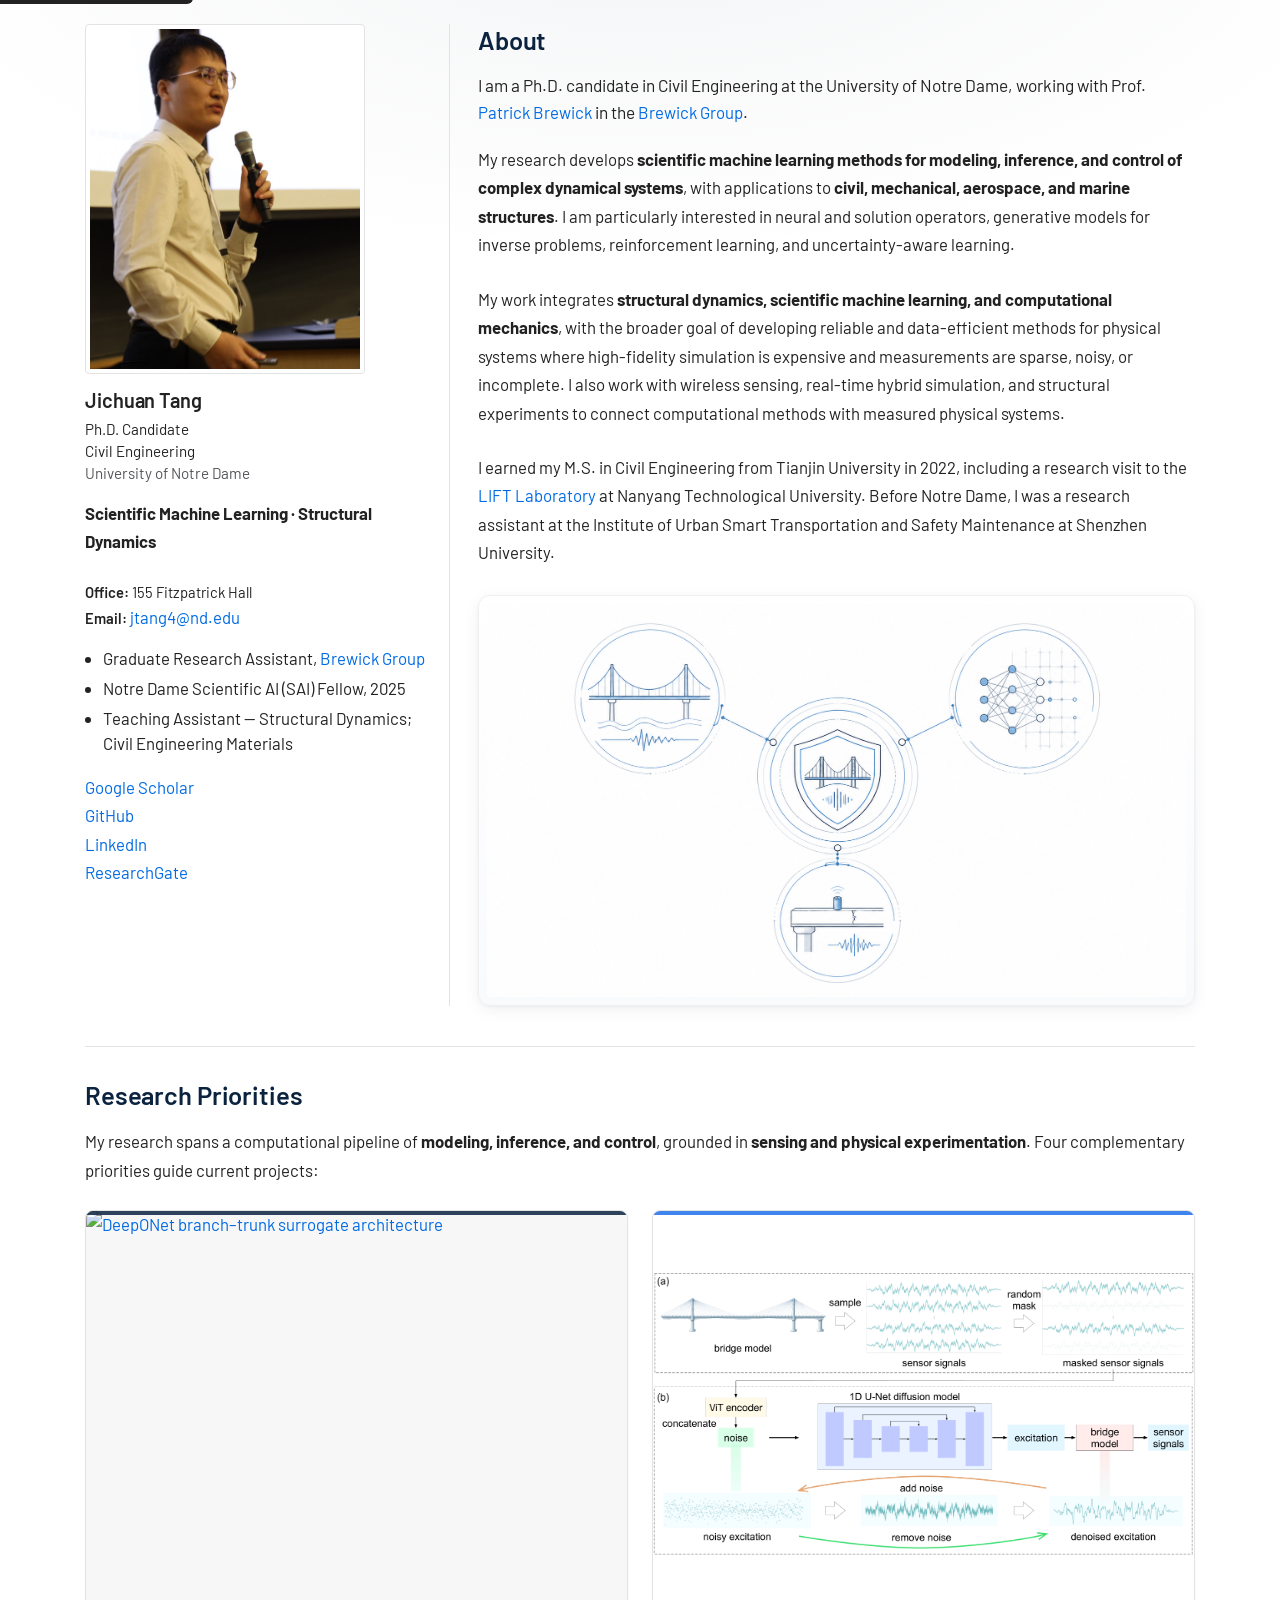
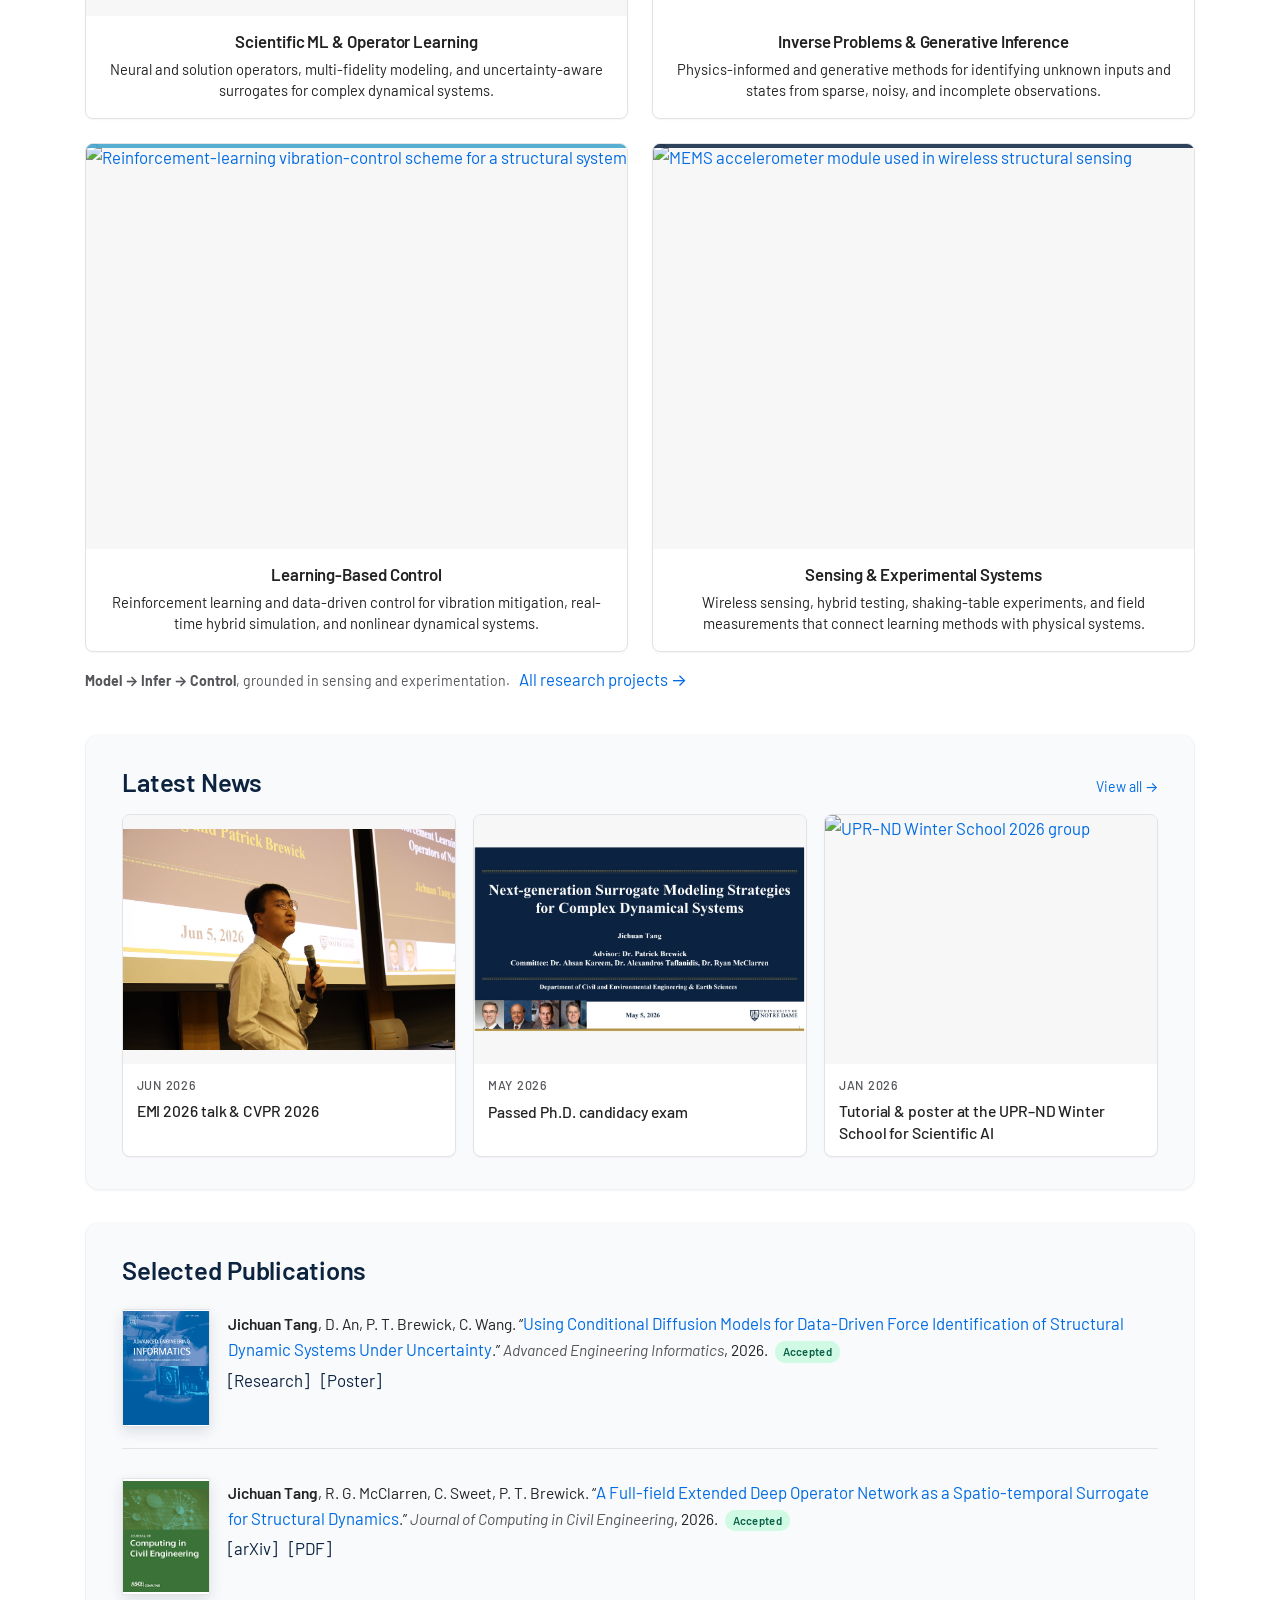
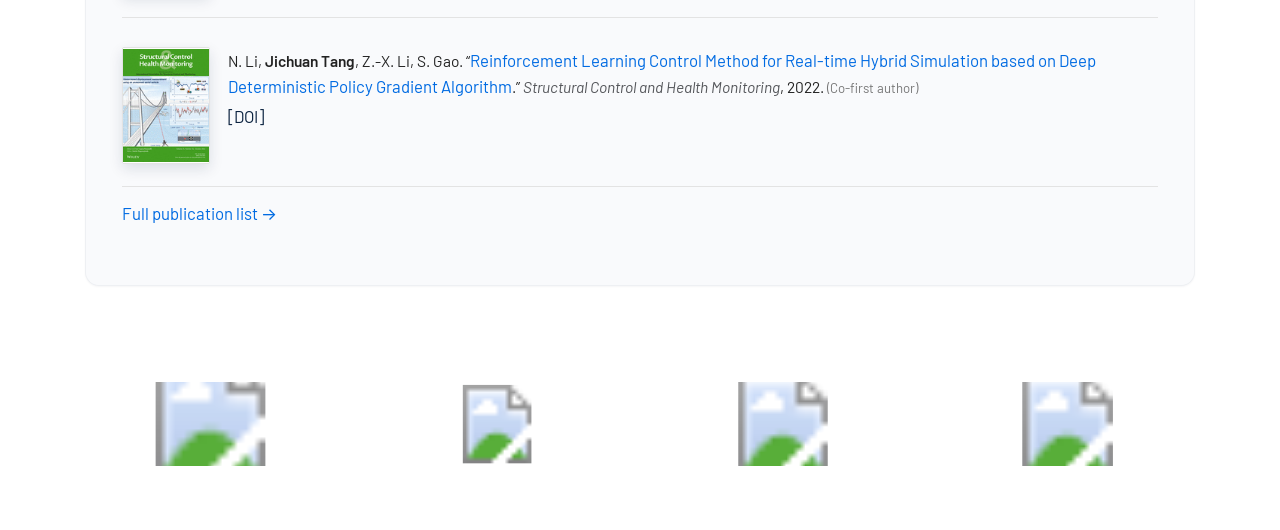
==== index.html @ 03ab5c0e "Replace InvSHMDiff thumbnail with complete Graffle workflow" ====
<!DOCTYPE html>
<html lang="en">

<head>
   <meta charset="utf-8">
   <meta http-equiv="X-UA-Compatible" content="IE=edge">
   <meta name="viewport" content="width=device-width, initial-scale=1">

   <!-- Preconnect to external CDNs (Google Fonts + Bootstrap CDN) -->
   <link rel="preconnect" href="https://fonts.googleapis.com">
   <link rel="preconnect" href="https://fonts.gstatic.com" crossorigin>
   <link rel="preconnect" href="https://cdnjs.cloudflare.com">
   <link rel="dns-prefetch" href="https://stackpath.bootstrapcdn.com">

   <meta name="description" content="Jichuan Tang is a Ph.D. candidate in Civil Engineering at the University of Notre Dame developing scientific machine learning methods for modeling, inference, and control of complex dynamical systems, with applications to civil, mechanical, aerospace, and marine structures.">
   <meta name="application-name" content="Jichuan Tang">
   <meta name="author" content="Jichuan Tang">
   <meta name="robots" content="index, follow, max-image-preview:large, max-snippet:-1, max-video-preview:-1">
   <title>Jichuan Tang | Scientific Machine Learning &amp; Structural Dynamics | Notre Dame</title>

   <!-- Open Graph / Twitter -->
   <meta property="og:title" content="Jichuan Tang">
   <meta property="og:site_name" content="Jichuan Tang">
   <meta property="og:description" content="Scientific machine learning for modeling, inference, and control of complex dynamical systems across civil, mechanical, aerospace, and marine structures.">
   <meta property="og:image" content="https://jichuantang.github.io/img/og-card.png">
   <meta property="og:url" content="https://jichuantang.github.io/">
   <meta property="og:type" content="profile">
   <link rel="canonical" href="https://jichuantang.github.io/">
   <meta name="twitter:card" content="summary_large_image">
   <meta name="twitter:title" content="Jichuan Tang">
   <meta name="twitter:description" content="Scientific machine learning for modeling, inference, and control of complex dynamical systems across civil, mechanical, aerospace, and marine structures.">
   <meta name="twitter:image" content="https://jichuantang.github.io/img/og-card.png">

   <!-- Structured data: profile and academic identity -->
   <script type="application/ld+json">
   {
     "@context": "https://schema.org",
     "@type": "ProfilePage",
     "@id": "https://jichuantang.github.io/#profile",
     "url": "https://jichuantang.github.io/",
     "mainEntity": {
     "@type": "Person",
     "@id": "https://jichuantang.github.io/#person",
     "name": "Jichuan Tang",
     "givenName": "Jichuan",
     "familyName": "Tang",
     "alternateName": ["Tang Jichuan", "J. Tang"],
     "url": "https://jichuantang.github.io/",
     "description": "Jichuan Tang is a Ph.D. candidate in Civil Engineering at the University of Notre Dame whose research develops scientific machine learning methods for modeling, inference, and control of complex dynamical systems.",
     "image": "https://jichuantang.github.io/img/tang.jpg",
     "jobTitle": "Ph.D. Candidate in Civil Engineering",
     "email": "mailto:jtang4@nd.edu",
     "affiliation": {
       "@type": "CollegeOrUniversity",
       "name": "University of Notre Dame",
       "url": "https://www.nd.edu/"
     },
     "alumniOf": [
       {"@type": "CollegeOrUniversity", "name": "Tianjin University", "url": "https://www.tju.edu.cn/english/index.htm"},
       {"@type": "CollegeOrUniversity", "name": "Hubei University of Technology", "url": "https://en.hbut.edu.cn/index.htm"}
     ],
     "knowsAbout": [
       "Structural dynamics", "Scientific machine learning",
       "Neural and solution operators", "Inverse problems",
       "Generative modeling", "Deep reinforcement learning",
       "Uncertainty quantification", "Wireless structural sensing",
       "Real-time hybrid simulation", "Computational mechanics"
     ],
     "sameAs": [
       "https://scholar.google.com/citations?user=e0d84u0AAAAJ&hl=en",
       "https://www.researchgate.net/profile/Jichuan-Tang/",
       "https://github.com/jichuantang",
       "https://www.linkedin.com/in/jichuan-tang-1281b1218/",
       "https://www.brewicklab.org/team/jichuan-tang"
     ]
     }
   }
   </script>

   <!-- Structured data: Web site identity -->
   <script type="application/ld+json">
   {
     "@context": "https://schema.org",
     "@type": "WebSite",
     "name": "Jichuan Tang",
     "alternateName": "Jichuan Tang Academic Website",
     "url": "https://jichuantang.github.io/"
   }
   </script>

   <!-- Favicons -->
   <link rel="apple-touch-icon" sizes="180x180" href="favicons/apple-icon-180x180.png">
   <link rel="icon" type="image/png" sizes="32x32" href="favicons/favicon-32x32.png">
   <link rel="icon" type="image/png" sizes="16x16" href="favicons/favicon-16x16.png">
   <meta name="theme-color" content="#0c2340">

   <!-- Bootstrap (kept for grid + collapse) -->
   <link rel="stylesheet" href="https://stackpath.bootstrapcdn.com/bootstrap/3.4.1/css/bootstrap.min.css" integrity="sha384-HSMxcRTRxnN+Bdg0JdbxYKrThecOKuH5zCYotlSAcp1+c8xmyTe9GYg1l9a69psu" crossorigin="anonymous">

   <!-- Single typeface: Inter (400 + 600 only — no decorative weights) -->
   <link href="https://fonts.googleapis.com/css2?family=Inter:wght@400;600&display=swap" rel="stylesheet">

   <!-- Icon fonts (small footprint, used sparsely) -->
   <link rel="stylesheet" href="https://use.fontawesome.com/releases/v5.8.1/css/all.css" integrity="sha384-50oBUHEmvpQ+1lW4y57PTFmhCaXp0ML5d60M1M7uH2+nqUivzIebhndOJK28anvf" crossorigin="anonymous">
   <link rel="stylesheet" href="https://cdn.jsdelivr.net/npm/academicons@1.9.2/css/academicons.min.css">

   <link rel="stylesheet" href="css/main.css">

   <!-- Apply saved theme before paint to prevent flash -->
   <script>
     (function(){var t=localStorage.getItem('theme');if(t==='dark'||(!t&&matchMedia('(prefers-color-scheme:dark)').matches))document.documentElement.setAttribute('data-theme','dark');})()
   </script>
</head>

<body id="top">
   <a class="skip-link" href="#main">Skip to main content</a>

   <div w3-include-html="navbar.html"></div>

   <div class="spacer-div-3 hidden-xs"></div>

   <main id="main" tabindex="-1">
   <div id="main-container" class="container">

      <!-- ===== Wang-style sidebar (info-dense) + main (about prose) ===== -->
      <section class="section-card" aria-labelledby="bio-h">
         <div class="row hero-split">
            <aside class="col-sm-5 col-md-4 about-sidebar" aria-label="Researcher profile">
               <img class="img-responsive img-thumbnail" src="img/tang.jpg" alt="Photograph of Jichuan Tang" width="1280" height="1280">
               <h1 class="sidebar-name">Jichuan Tang</h1>
               <p class="sidebar-role">
                  Ph.D. Candidate<br>
                  Civil Engineering<br>
                  <span class="muted">University of Notre Dame</span>
               </p>
               <p class="muted"><strong>Scientific Machine Learning · Structural Dynamics</strong></p>

               <p class="sidebar-office">
                  <strong>Office:</strong> 155 Fitzpatrick Hall<br>
                  <strong>Email:</strong> <a href="mailto:jtang4@nd.edu">jtang4@nd.edu</a>
               </p>

               <ul class="sidebar-roles">
                  <li>Graduate Research Assistant, <a href="https://www.brewicklab.org/">Brewick Group</a></li>
                  <li>Notre Dame Scientific AI (SAI) Fellow, 2025</li>
                  <li>Teaching Assistant — Structural Dynamics; Civil Engineering Materials</li>
               </ul>

               <ul class="sidebar-links-list" aria-label="External profiles">
                  <li><a href="https://scholar.google.com/citations?user=e0d84u0AAAAJ&amp;hl=en" target="_blank" rel="noopener noreferrer">Google Scholar</a></li>
                  <li><a href="https://github.com/jichuantang" target="_blank" rel="noopener noreferrer">GitHub</a></li>
                  <li><a href="https://www.linkedin.com/in/jichuan-tang-1281b1218/" target="_blank" rel="noopener noreferrer">LinkedIn</a></li>
                  <li><a href="https://www.researchgate.net/profile/Jichuan-Tang/" target="_blank" rel="noopener noreferrer">ResearchGate</a></li>
               </ul>
            </aside>

            <div class="col-sm-7 col-md-8 hero-main">
               <h2 id="bio-h" class="hero-h">About</h2>
               <p class="lede">
                  I am a Ph.D. candidate in Civil Engineering at the University of Notre Dame, working with Prof. <a href="https://engineering.nd.edu/faculty/patrick-brewick/">Patrick Brewick</a> in the <a href="https://www.brewicklab.org/">Brewick Group</a>.
               </p>
               <p>My research develops <strong>scientific machine learning methods for modeling, inference, and control of complex dynamical systems</strong>, with applications to <strong>civil, mechanical, aerospace, and marine structures</strong>. I am particularly interested in neural and solution operators, generative models for inverse problems, reinforcement learning, and uncertainty-aware learning.</p>
               <p>My work integrates <strong>structural dynamics, scientific machine learning, and computational mechanics</strong>, with the broader goal of developing reliable and data-efficient methods for physical systems where high-fidelity simulation is expensive and measurements are sparse, noisy, or incomplete. I also work with wireless sensing, real-time hybrid simulation, and structural experiments to connect computational methods with measured physical systems.</p>
               <!-- Keep prior experience visible while excluding this paragraph from Google snippets. -->
               <p><span data-nosnippet>I earned my M.S. in Civil Engineering from Tianjin University in 2022, including a research visit to the <a href="https://www.yfulift.org/">LIFT Laboratory</a> at Nanyang Technological University. Before Notre Dame, I was a research assistant at the Institute of Urban Smart Transportation and Safety Maintenance at Shenzhen University.</span></p>

               <!-- Research vision diagram (user-supplied): three pillars
                    (structural dynamics, scientific ML, wireless SHM)
                    converging on a central goal — safer civil-engineering
                    systems through data-efficient ML. Swap any time at
                    img/research-vision.png. -->
               <figure class="vision-figure">
                  <img src="img/research-vision.png" alt="Research vision: structural dynamics (bridge with seismic trace), scientific machine learning (neural network), and wireless structural health monitoring (instrumented beam) converging on safer civil-engineering systems" width="1672" height="941" loading="lazy">
               </figure>
            </div>
         </div>
      </section>

      <!-- ===== Research Priorities — image-card grid (UST/AIR-Lab convention) ===== -->
      <section class="section-card" aria-labelledby="interests-h">
         <h2 id="interests-h">Research Priorities</h2>
         <p>My research spans a computational pipeline of <strong>modeling, inference, and control</strong>, grounded in <strong>sensing and physical experimentation</strong>. Four complementary priorities guide current projects:</p>

         <div class="priority-cards">

            <a class="priority-card" href="research.html#proj-deeponet" aria-label="Scientific machine learning and operator learning">
               <div class="priority-img">
                  <img src="img/deeponet.png" alt="DeepONet branch–trunk surrogate architecture" width="393" height="267" loading="lazy">
               </div>
               <h3 class="priority-title">Scientific ML &amp; Operator Learning</h3>
               <p class="priority-desc">Neural and solution operators, multi-fidelity modeling, and uncertainty-aware surrogates for complex dynamical systems.</p>
            </a>

            <a class="priority-card priority-card--figure" href="research.html#proj-invshmdiff" aria-label="Read about InvSHMDiff ground motion identification">
               <div class="priority-img">
                  <img src="img/invshmdiff-method.png?v=2" alt="Complete InvSHMDiff workflow: bridge sensor signals, random channel masking, Vision Transformer encoder and conditional U-Net diffusion" width="2820" height="1482" loading="lazy">
               </div>
               <h3 class="priority-title">Inverse Problems &amp; Generative Inference</h3>
               <p class="priority-desc">Physics-informed and generative methods for identifying unknown inputs and states from sparse, noisy, and incomplete observations.</p>
            </a>

            <a class="priority-card" href="research.html#proj-rths" aria-label="Learning-based control">
               <div class="priority-img">
                  <img src="img/bridge_rl_control.png" alt="Reinforcement-learning vibration-control scheme for a structural system" width="643" height="531" loading="lazy">
               </div>
               <h3 class="priority-title">Learning-Based Control</h3>
               <p class="priority-desc">Reinforcement learning and data-driven control for vibration mitigation, real-time hybrid simulation, and nonlinear dynamical systems.</p>
            </a>

            <a class="priority-card" href="research.html#proj-mems" aria-label="Sensing and experimental systems">
               <div class="priority-img">
                  <img src="img/mems.jpg" alt="MEMS accelerometer module used in wireless structural sensing" width="582" height="363" loading="lazy">
               </div>
               <h3 class="priority-title">Sensing &amp; Experimental Systems</h3>
               <p class="priority-desc">Wireless sensing, hybrid testing, shaking-table experiments, and field measurements that connect learning methods with physical systems.</p>
            </a>

         </div>

         <p class="muted-note"><strong>Model &rarr; Infer &rarr; Control</strong>, grounded in sensing and experimentation. &nbsp; <a href="research.html">All research projects &rarr;</a></p>
      </section>

      <!-- ===== Latest News — Wang-style image-card grid ===== -->
      <section class="section-card is-feature" aria-labelledby="recent-h">
         <div class="header-with-button">
            <h2 id="recent-h">Latest News</h2>
            <a class="link-button" href="news.html">View all <span aria-hidden="true">&rarr;</span></a>
         </div>
         <div class="news-cards">

            <a class="news-card" href="news.html#news-emi-cvpr-2026" aria-label="EMI 2026 talk and CVPR 2026, June 2026">
               <div class="news-card-img">
                  <img src="img/emi_2026_talk.jpg" alt="Giving the EMI 2026 talk at the University of Colorado Boulder" width="1024" height="683" loading="lazy">
               </div>
               <div class="news-card-meta">
                  <span class="news-card-date">Jun 2026</span>
                  <h3 class="news-card-title">EMI 2026 talk &amp; CVPR 2026</h3>
               </div>
            </a>

            <a class="news-card" href="news.html#news-candidacy" aria-label="Passed Ph.D. candidacy exam, May 2026">
               <div class="news-card-img">
                  <img src="img/candidacy_2026.jpg" alt="Title slide of Ph.D. candidacy presentation: Next-generation Surrogate Modeling Strategies for Complex Dynamical Systems" width="1920" height="1080" loading="lazy">
               </div>
               <div class="news-card-meta">
                  <span class="news-card-date">May 2026</span>
                  <h3 class="news-card-title">Passed Ph.D. candidacy exam</h3>
               </div>
            </a>

            <a class="news-card" href="news.html#news-upr-sai" aria-label="UPR–ND Winter School for Scientific AI, January 2026">
               <div class="news-card-img">
                  <img src="img/winter_school_2026_group.jpg" alt="UPR–ND Winter School 2026 group" width="2048" height="1536" loading="lazy">
               </div>
               <div class="news-card-meta">
                  <span class="news-card-date">Jan 2026</span>
                  <h3 class="news-card-title">Tutorial &amp; poster at the UPR–ND Winter School for Scientific AI</h3>
               </div>
            </a>

         </div>
      </section>

      <!-- ===== Selected publications (academic landing convention) ===== -->
      <section class="section-card is-feature" aria-labelledby="selpubs-h">
         <h2 id="selpubs-h">Selected Publications</h2>
         <ul class="publications">
            <li class="publication-entry-with-cover">
               <div class="publication-cover-wrap">
                  <img class="publication-cover" src="img/journals/aei-cover.jpg" width="120" height="160" loading="lazy" decoding="async" alt="Advanced Engineering Informatics journal cover">
               </div>
               <div class="publication-citation">
                  <strong>Jichuan Tang</strong>, D. An, P. T. Brewick, C. Wang.
                  &ldquo;<a href="publication.html#pub-conditional-diffusion">Using Conditional Diffusion Models for Data-Driven Force Identification of Structural Dynamic Systems Under Uncertainty</a>.&rdquo;
                  <em>Advanced Engineering Informatics</em>, 2026.
                  <span class="pub-badge pub-badge-accepted">Accepted</span>
                  <div class="pub-links">
                     <a href="research.html#proj-invshmdiff">[Research]</a>
                     <a href="files/InvSHMDiff-poster.pdf" target="_blank" rel="noopener noreferrer">[Poster]</a>
                  </div>
               </div>
            </li>
            <li class="publication-entry-with-cover">
               <div class="publication-cover-wrap">
                  <img class="publication-cover" src="img/journals/jcce-cover.png" width="195" height="252" loading="lazy" decoding="async" alt="Journal of Computing in Civil Engineering cover">
               </div>
               <div class="publication-citation">
                  <strong>Jichuan Tang</strong>, R. G. McClarren, C. Sweet, P. T. Brewick.
                  &ldquo;<a href="publication.html#pub-deeponet">A Full-field Extended Deep Operator Network as a Spatio-temporal Surrogate for Structural Dynamics</a>.&rdquo;
                  <em>Journal of Computing in Civil Engineering</em>, 2026.
                  <span class="pub-badge pub-badge-accepted">Accepted</span>
                  <div class="pub-links">
                     <a href="https://arxiv.org/abs/2506.11761" target="_blank" rel="noopener noreferrer">[arXiv]</a>
                     <a href="https://arxiv.org/pdf/2506.11761" target="_blank" rel="noopener noreferrer">[PDF]</a>
                  </div>
               </div>
            </li>
            <li class="publication-entry-with-cover">
               <div class="publication-cover-wrap">
                  <img class="publication-cover" src="img/journals/schm-cover.png" width="114" height="150" loading="lazy" decoding="async" alt="Structural Control and Health Monitoring cover">
               </div>
               <div class="publication-citation">
                  N. Li, <strong>Jichuan Tang</strong>, Z.-X. Li, S. Gao.
                  &ldquo;<a href="publication.html#pub-rths">Reinforcement Learning Control Method for Real-time Hybrid Simulation based on Deep Deterministic Policy Gradient Algorithm</a>.&rdquo;
                  <em>Structural Control and Health Monitoring</em>, 2022.
                  <small class="text-muted">(Co-first author)</small>
                  <div class="pub-links">
                     <a href="https://doi.org/10.1002/stc.3035" target="_blank" rel="noopener noreferrer">[DOI]</a>
                  </div>
               </div>
            </li>
         </ul>
         <p class="muted-note"><a href="publication.html">Full publication list &rarr;</a></p>
      </section>

      <!-- Education and Awards intentionally moved off the home page —
           they live in the CV PDF (Wang convention: keep the home lean and
           focused on identity + research + recent activity). -->

      <!-- ===== Affiliations strip ===== -->
      <section class="section-card school-affiliations" aria-label="Academic affiliations">
         <div class="school-logos">
            <!-- View boxes remove only the source images' blank padding.
                 Equal display boxes preserve each logo's original proportions. -->
            <svg class="school-logo" viewBox="44 41 221 59" role="img" aria-label="University of Notre Dame" width="220" height="84">
               <image href="img/notre_dame.png" width="306" height="126" />
            </svg>
            <svg class="school-logo" viewBox="11 19 926 291" role="img" aria-label="Tianjin University" width="220" height="84">
               <image href="img/tju.png" width="949" height="330" />
            </svg>
            <svg class="school-logo" viewBox="336 121 2328 848" role="img" aria-label="Nanyang Technological University" width="220" height="84">
               <image href="img/ntu.png" width="3000" height="1082" />
            </svg>
            <svg class="school-logo" viewBox="58 22 274 86" role="img" aria-label="Shenzhen University" width="220" height="84">
               <image href="img/szu.png" width="389" height="129" />
            </svg>
         </div>
      </section>

   </div>
   </main>

   <a role="button" id="topper" data-toggle="tooltip" data-placement="top" title="Top" aria-label="Back to top" class="btn scroll-link" href="#top"><i class="fa fa-fw fa-2x fa-caret-up" aria-hidden="true"></i></a>

   <div w3-include-html="footer.html"></div>

   <script src="https://cdnjs.cloudflare.com/ajax/libs/jquery/3.3.1/jquery.min.js"></script>
   <script src="https://stackpath.bootstrapcdn.com/bootstrap/3.4.1/js/bootstrap.min.js" integrity="sha384-aJ21OjlMXNL5UyIl/XNwTMqvzeRMZH2w8c5cRVpzpU8Y5bApTppSuUkhZXN0VxHd" crossorigin="anonymous"></script>
   <script src="js/w3data.js"></script>
   <script>w3IncludeHTML()</script>
   <script src="js/main.js"></script>
   <script>
      $(document).ready(function() {
         $("li#home a").addClass("active").addClass("hvr-bubble-bottom");
      });
   </script>
</body>
</html>
---- css/main.css ----
/* Global page and element settings ----------------------------------------------------- */
/* Inspired by Cornell's CWD-2024 (Wang) and HKUST AIR Lab (Zhang):
   - Barlow as the primary typeface (UST/AIR Lab convention; geometric sans)
   - Light body weight (300), accent-colored section headings
   - White background, near-black body, single accent color
   We keep Notre Dame navy as our accent. */

@import url('https://fonts.googleapis.com/css2?family=Barlow:wght@300;400;500;600&display=swap');

:root {
  --text: #222;
  --muted: #54565a;
  --heading: #222;
  --accent: #0c2340;                   /* Notre Dame navy */
  --accent-soft: #e8eef5;              /* very light navy tint for backgrounds */
  --accent-hover: #1d4ed8;
  --link: #016be2;
  --border: #e3e3e3;
  --border-soft: #eef0f3;              /* hairline for subtle separators */
  --panel: #f7f7f7;
  --panel-tint: #f9fafc;               /* one notch off-white for tonal rhythm */
  --bg: #ffffff;
  --focus-ring: 0 0 0 3px rgba(12, 35, 64, 0.30);

  /* Card category accents — give each priority card a distinct top strip */
  --tone-1: #0c2340;                   /* navy */
  --tone-2: #1f6feb;                   /* mid blue */
  --tone-3: #3aa1c9;                   /* teal-blue */

  /* Shadows — premium feel comes from large, very soft drop shadows
     rather than the small/dark ones cards usually default to. */
  --shadow-sm: 0 1px 2px rgba(15, 23, 42, 0.04);
  --shadow-md: 0 4px 16px rgba(15, 23, 42, 0.06), 0 1px 3px rgba(15, 23, 42, 0.04);
  --shadow-lg: 0 14px 30px rgba(15, 23, 42, 0.10), 0 4px 8px rgba(15, 23, 42, 0.05);
  --shadow-xl: 0 22px 48px rgba(15, 23, 42, 0.18), 0 8px 16px rgba(15, 23, 42, 0.10);
}

/* Skip-to-content link for keyboard / screen-reader users */
.skip-link {
  position: absolute;
  left: 0;
  top: -40px;
  background: var(--heading);
  color: #fff !important;
  padding: 8px 14px;
  border-radius: 0 0 6px 0;
  font-family: "Montserrat", Helvetica, sans-serif;
  font-weight: 600;
  z-index: 1000;
  transition: top 0.2s ease;
}
.skip-link:focus {
  top: 0;
  outline: none;
  text-decoration: none;
}

/* Visible focus ring for keyboard users (does not show on mouse click) */
a:focus-visible,
button:focus-visible,
[role="button"]:focus-visible,
.accordion-toggle:focus-visible {
  outline: none;
  box-shadow: var(--focus-ring);
  border-radius: 4px;
}

html {
  font-size: 16px;
  scroll-behavior: smooth;
  -webkit-text-size-adjust: 100%;
}

body {
  /* Barlow reads thin at weight 300 — bump to 400 (regular) so paragraphs
     stay legible. Headings still go to 600 below. */
  font-size: 1.05rem;
  font-family: 'Barlow', 'Inter', Verdana, Helvetica, -apple-system, BlinkMacSystemFont, sans-serif;
  font-weight: 400;
  background: var(--bg);
  color: var(--text);
  line-height: 1.65;
  -webkit-font-smoothing: antialiased;
  -moz-osx-font-smoothing: grayscale;
}

/* Respect users who request less motion (kept even though we removed
   most animations — covers any remaining hover transitions). */
@media (prefers-reduced-motion: reduce) {
  *, *::before, *::after {
    animation-duration: 0.01ms !important;
    animation-iteration-count: 1 !important;
    transition-duration: 0.01ms !important;
    scroll-behavior: auto !important;
  }
}

/* Colors */
.dark-blue {
  color: var(--heading) !important;
}

#badge-more {
  background-color: var(--accent);
  color: white;
  cursor: pointer;
}

/* Legacy class kept for navbar compatibility — now resolves to the single typeface. */
.montserrat {
  font-family: 'Barlow', 'Inter', Verdana, Helvetica, sans-serif !important;
  font-weight: 500;
  letter-spacing: 0;
}

/* Degree / education list ------------------------------------------------- */
#education {
  list-style-type: none;
  padding-left: 0;
}

#education li {
  margin-bottom: 0.85rem;
  line-height: 1.45;
}

#education li strong {
  color: var(--heading);
  font-weight: 600;
}

#education li .ed-meta {
  display: block;
  font-size: 0.88rem;
  color: var(--muted);
  margin-top: 0.1rem;
}

.university { color: var(--muted); }

/* Awards — flat list, no accordion */
.award-list {
  list-style: disc;
  padding-left: 1.2rem;
  margin: 0;
}
.award-list li {
  margin-bottom: 0.5rem;
  line-height: 1.5;
}

.muted-note {
  color: var(--muted);
  font-size: 0.88rem;
  margin-top: 0.8rem;
}

/* Affiliations strip (no card chrome) */
.school-affiliations { padding-top: 0.5rem; }

/* Research-vision figure inside the bio main column — fills the visual gap
   that opens up when the sidebar runs taller than the prose. */
.vision-figure {
  margin: 1.75rem 0 0;
  text-align: center;
}
.vision-figure img {
  max-width: 100%;
  height: auto;
  border: 1px solid var(--border-soft);
  border-radius: 12px;
  background: linear-gradient(180deg, #ffffff 0%, var(--panel-tint) 100%);
  box-shadow: var(--shadow-md);
  display: block;
  margin: 0 auto;
  padding: 0.5rem;
  transition: box-shadow 0.3s ease, transform 0.3s ease;
}
.vision-figure img:hover {
  box-shadow: var(--shadow-lg);
  transform: translateY(-2px);
}
.vision-figure figcaption {
  font-size: 0.85rem;
  color: var(--muted);
  margin-top: 0.6rem;
  font-style: italic;
  line-height: 1.5;
}

/* Hero subtitle line under H1 — institution / role / lab */
.role-line {
  margin: -0.4rem 0 1rem !important;
  color: var(--muted);
  font-size: 0.95rem;
  font-weight: 400;
  letter-spacing: 0;
}
.role-line a {
  color: var(--muted) !important;
  border-bottom: 1px dotted var(--border) !important;
  font-weight: 500 !important;
}
.role-line a:hover {
  color: var(--accent) !important;
  border-bottom-color: var(--accent) !important;
}

/* Lede paragraph — slightly larger / heavier than body for the bio's first sentence */
.lede {
  font-size: 1.08rem;
  line-height: 1.55;
  color: var(--heading);
  margin-bottom: 1.2rem !important;
}

/* === Research priority cards (UST/AIR Lab convention) ====================
   Three-up image cards: image at top (4:3 contain), centered title, short
   one-line description. The whole card is a link. */
.priority-cards {
  display: grid;
  grid-template-columns: repeat(2, 1fr);
  gap: 1.5rem;
  margin: 0.5rem 0 0.6rem;
}
.priority-card {
  display: block;
  position: relative;
  text-decoration: none !important;
  border: 1px solid var(--border);
  border-radius: 8px;
  overflow: hidden;
  background: #fff;
  border-bottom: 1px solid var(--border) !important;
  padding-bottom: 0 !important;
  box-shadow: var(--shadow-sm);
  transition: box-shadow 0.25s ease, transform 0.25s ease, border-color 0.25s ease;
}
/* Each priority card gets its own tone for the top accent strip — gives
   the trio a tonal rhythm without breaking the single-accent rule. */
.priority-card::before {
  content: "";
  position: absolute;
  top: 0; left: 0; right: 0;
  height: 4px;
  background: var(--tone-1);
  opacity: 0.85;
}
.priority-card:nth-child(2)::before { background: var(--tone-2); }
.priority-card:nth-child(3)::before { background: var(--tone-3); }

.priority-card:hover {
  box-shadow: var(--shadow-xl);
  transform: translateY(-6px);
  border-color: var(--accent);
}
.priority-card:hover::before { opacity: 1; }

.priority-img {
  aspect-ratio: 4 / 3;
  background: var(--panel);
  overflow: hidden;
  display: flex;
  align-items: center;
  justify-content: center;
}
.priority-img img {
  width: 100%;
  height: 100%;
  object-fit: contain;
  display: block;
  transition: transform 0.4s ease;
}
.priority-card:hover .priority-img img {
  transform: scale(1.03);
}
.priority-card--figure .priority-img { background: #fff; }
.priority-title {
  font-size: 1.05rem;
  font-weight: 600;
  text-align: center;
  margin: 0.85rem 0.85rem 0.4rem !important;
  color: var(--heading) !important;
  line-height: 1.35;
}
.priority-desc {
  font-size: 0.92rem;
  color: var(--text);
  text-align: center;
  margin: 0 0.95rem 1rem;
  line-height: 1.45;
  font-weight: 400;
}
.priority-card:hover .priority-title {
  color: var(--link) !important;
}

@media (max-width: 767px) {
  .priority-cards { grid-template-columns: 1fr; }
}
@media (max-width: 480px) {
  .priority-cards { grid-template-columns: 1fr; }
}

/* Legacy .interests rules removed — superseded by .priority-cards. */

/* Sidebar contact list (under photo on home page) */
.sidebar-contact {
  list-style: none;
  padding: 0;
  margin: 1rem 0 0;
  text-align: center;
  font-size: 0.88rem;
  line-height: 1.5;
}
.sidebar-contact li {
  margin-bottom: 0.5rem;
}
.sidebar-contact li:last-child { margin-bottom: 0; }
.sidebar-contact .muted-note {
  font-size: 0.82rem;
  margin: 0.4rem 0;
}
.sidebar-contact .sidebar-links {
  font-size: 0.85rem;
  color: var(--muted);
}

/* === Wang-style Latest News card grid =================================== */
.header-with-button {
  display: flex;
  align-items: baseline;
  justify-content: space-between;
  gap: 1rem;
  margin-bottom: 1rem;
}
.header-with-button h2 { margin-bottom: 0 !important; }
.link-button {
  font-size: 0.88rem;
  color: var(--link) !important;
  font-weight: 500;
  text-decoration: none;
  border-bottom: 0 !important;
  padding-bottom: 0 !important;
}
.link-button:hover { text-decoration: underline; }

.news-cards {
  display: grid;
  grid-template-columns: repeat(3, 1fr);
  gap: 1.1rem;
}
.news-card {
  display: block;
  position: relative;
  border: 1px solid var(--border);
  border-radius: 8px;
  overflow: hidden;
  background: #fff;
  text-decoration: none !important;
  border-bottom: 1px solid var(--border) !important;
  padding-bottom: 0 !important;
  box-shadow: var(--shadow-sm);
  transition: box-shadow 0.25s ease, transform 0.25s ease, border-color 0.25s ease;
}
/* Thin accent strip that fades in on hover (Wang/CWD convention) */
.news-card::before {
  content: "";
  position: absolute;
  top: 0; left: 0; right: 0;
  height: 3px;
  background: var(--accent);
  opacity: 0;
  transition: opacity 0.25s ease;
}
.news-card:hover {
  box-shadow: var(--shadow-xl);
  transform: translateY(-6px);
  border-color: var(--accent);
}
.news-card:hover::before { opacity: 1; }

/* Slightly landscape aspect (4:3) and `contain` so the whole photo is visible —
   no cropped heads on group photos. Empty space falls back to the panel color. */
.news-card-img {
  aspect-ratio: 4 / 3;
  overflow: hidden;
  background: var(--panel);
  display: flex;
  align-items: center;
  justify-content: center;
}
.news-card-img img {
  width: 100%;
  height: 100%;
  object-fit: contain;
  display: block;
  transition: transform 0.4s ease;
}
.news-card:hover .news-card-img img {
  transform: scale(1.03);              /* subtle image zoom on hover */
}
.news-card-meta {
  padding: 0.7rem 0.85rem 0.85rem;
}
.news-card-date {
  display: block;
  font-size: 0.78rem;
  color: var(--muted);
  text-transform: uppercase;
  letter-spacing: 0.06em;
  margin-bottom: 0.3rem;
  font-weight: 500;
}
.news-card-title {
  font-size: 0.98rem;
  font-weight: 500;
  line-height: 1.35;
  color: var(--heading) !important;
  margin: 0 !important;
}
.news-card:hover .news-card-title { color: var(--link) !important; }

.news-gallery-link {
  margin-top: 0.75rem !important;
  margin-bottom: 0 !important;
  font-size: 0.9rem;
  font-weight: 500;
}

@media (max-width: 767px) {
  .news-cards { grid-template-columns: 1fr 1fr; }
}
@media (max-width: 480px) {
  .news-cards { grid-template-columns: 1fr; }
}

/* === Gallery ============================================================
   A consistent photo grid keeps event photography out of the News timeline
   while preserving full-size originals behind each thumbnail. */
.gallery-intro {
  max-width: 52rem;
  color: var(--muted);
  margin-bottom: 1.25rem;
}

.gallery-grid {
  display: grid;
  grid-template-columns: repeat(auto-fit, minmax(220px, 1fr));
  gap: 0.75rem;
}

.gallery-card {
  margin: 0;
  overflow: hidden;
  border: 1px solid var(--border);
  border-radius: 9px;
  background: #fff;
  box-shadow: var(--shadow-sm);
  transition: transform 0.25s ease, box-shadow 0.25s ease, border-color 0.25s ease;
}

.gallery-card:hover {
  transform: translateY(-4px);
  border-color: var(--accent);
  box-shadow: var(--shadow-lg);
}

.gallery-card > a {
  display: block;
  aspect-ratio: 3 / 2;
  overflow: hidden;
  border-bottom: 0 !important;
  padding-bottom: 0 !important;
  background: var(--panel);
}

.gallery-card > a:hover,
.gallery-card > a:focus {
  border-bottom: 0 !important;
  padding-bottom: 0 !important;
}

.gallery-card img {
  display: block;
  width: 100%;
  height: 100%;
  object-fit: cover;
  transition: transform 0.35s ease;
}

.gallery-card:hover img {
  transform: scale(1.025);
}

.gallery-card img.gallery-photo-contain {
  object-fit: contain;
  background: var(--panel);
}

.gallery-card figcaption {
  min-height: 4.5rem;
  padding: 0.8rem 0.9rem 0.9rem;
  color: var(--text);
  font-size: 0.88rem;
  line-height: 1.45;
}

@media (max-width: 560px) {
  .gallery-grid { grid-template-columns: minmax(0, 1fr); }
  .gallery-card figcaption { min-height: 0; }
}

/* Hash-anchor target highlight: when someone shares /publication.html#pub-deeponet
   the targeted entry briefly receives a tinted background, and the scroll lands
   below the navbar rather than under it. Brand band + accent strip + nav band
   together are ~140px tall — leave a little breathing room. */
:target {
  scroll-margin-top: 160px;
}
.publications li:target,
.project:target,
.news-entry:target {
  background: rgba(12, 35, 64, 0.06);
  margin-left: -0.8rem;
  margin-right: -0.8rem;
  padding-left: 0.8rem;
  padding-right: 0.8rem;
  border-radius: 3px;
  animation: target-flash 2s ease-out 1;
}
@keyframes target-flash {
  0%   { background: rgba(12, 35, 64, 0.18); }
  100% { background: rgba(12, 35, 64, 0.06); }
}
[data-theme="dark"] .publications li:target,
[data-theme="dark"] .project:target,
[data-theme="dark"] .news-entry:target {
  background: rgba(88, 166, 255, 0.10);
  animation: none; /* skip the navy flash; the static tint is enough on dark */
}

/* Typography — Wang/CWD-2024 inspired:
   h1 black/heading, h2 in accent color, all sans Roobert.
   Wang uses font-weight ~600 for headings; we match. */
h1, h2, h3, h4, h5, h6 {
  font-family: 'Barlow', 'Inter', Verdana, Helvetica, sans-serif;
  color: var(--heading);
  font-weight: 600;
  letter-spacing: -0.005em;
  line-height: 1.25;
}

h1 {
  margin-bottom: 1.5rem;
  font-size: 2.2rem;
  font-weight: 500;
  color: var(--heading) !important;
}

/* Wang's signature move: section h2 in the accent color */
h2 {
  font-size: 1.6rem;
  margin: 0 0 1rem !important;
  color: var(--accent) !important;
  font-weight: 600;
}

h3 {
  font-size: 1.3rem;
  margin: 0 0 1rem !important;
  color: var(--heading);
  font-weight: 600;
}

h4 {
  text-transform: none;
  font-size: 1.05rem;
  margin-top: 1.6rem;
  margin-bottom: 0.75rem;
  color: var(--heading) !important;
  font-weight: 600;
}

h5 { font-size: 1rem; }
h6 { font-size: 0.95rem; }

.panel-heading h5 {
  font-style: normal;
  font-weight: 600;
  color: var(--heading) !important;
}

#projects .panel-heading h5 {
  font-weight: 600;
  color: var(--heading) !important;
}

p, table, tr, td, ul, li, blockquote, nav, a, footer, dl, dt, dd {
  font-size: 1.05rem;
  font-family: inherit;
  font-weight: 400;
}

dt {
  font-weight: 600;
}

blockquote {
  border-left: 3px solid var(--border);
  color: var(--muted);
  background: transparent;
  padding: 0.4rem 1.1rem;
  border-radius: 0;
  margin: 1.4rem 0;
  font-size: 0.95rem;
}

blockquote blockquote {
  border-left: none;
  margin: 1.5rem;
  font-style: italic;
}

cite {
  font-size: 1rem !important;
  display: block;
  margin-top: 1rem;
  color: var(--muted);
}

.quote-author {
  display: inline !important;
  margin-top: 0 !important;
  margin-left: 0.5rem;
  color: var(--muted);
}

/* Homepage intro: quotes + image responsive layout */
.intro-hero {
  display: block;
}

@media (min-width: 768px) {
  .intro-hero {
    display: flex;
    align-items: flex-start;
  }

  .intro-hero > [class*="col-"] {
    float: none;
  }
}

@media (max-width: 767px) {
  .intro-hero .col-sm-4 {
    margin-top: 1rem;
  }
}

/* Equal display boxes, with SVG view boxes trimming the differing blank
   margins in the original PNGs. Logos retain their original proportions. */
.school-logos {
  margin: 1.5rem 0 2rem;
  display: grid;
  grid-template-columns: repeat(4, minmax(0, 1fr));
  align-items: center;
  justify-items: center;
  gap: 24px 32px;
}

.school-logos .school-logo {
  display: block;
  width: 100%;
  max-width: 220px;
  height: 84px;
  overflow: hidden;
}

@media (max-width: 767px) {
  .school-logos {
    grid-template-columns: repeat(2, minmax(0, 1fr));
    gap: 18px 24px;
  }
  .school-logos .school-logo { height: 72px; }
}

@media (max-width: 420px) {
  .school-logos {
    gap: 12px 18px;
  }
  .school-logos .school-logo { height: 60px; }
}

/* === Wang-style hero sidebar (info-dense) ============================== */
.hero-split { display: flex; flex-wrap: wrap; }
.hero-main { padding-left: 1.75rem; }
.hero-h { margin-top: 0 !important; }

.about-sidebar {
  font-size: 0.95rem;
  border-right: 1px solid var(--border);
  padding-right: 1.5rem;
}
.about-sidebar img.img-thumbnail {
  display: block;
  width: 100%;
  max-width: 280px;
  aspect-ratio: 4 / 5;
  object-fit: cover;
  object-position: center 25%;
  margin: 0 0 0.9rem;
  border-radius: 4px;
}
.sidebar-name {
  margin: 0.4rem 0 0.3rem !important;
  font-size: 1.25rem;
  font-weight: 600;
  color: var(--heading) !important;
}
.sidebar-role {
  margin: 0 0 0.9rem;
  line-height: 1.45;
  color: var(--text);
  font-size: 0.95rem;
  font-weight: 400;
}
.sidebar-role .muted { color: var(--muted); font-weight: 400; }
/* (Was 300; bumped to 400 with the rest of the body for readability) */

.sidebar-office {
  margin: 0 0 1rem;
  font-size: 0.92rem;
  line-height: 1.55;
  color: var(--text);
  font-weight: 400;
}
.sidebar-office strong { font-weight: 600; }

.sidebar-roles {
  list-style: disc;
  padding-left: 1.1rem;
  margin: 0 0 1rem;
  font-size: 0.92rem;
  line-height: 1.5;
  color: var(--text);
}
.sidebar-roles li { margin-bottom: 0.3rem; font-weight: 400; }

.sidebar-links-list {
  list-style: none;
  padding-left: 0;
  margin: 0;
  font-size: 0.95rem;
  font-weight: 600;       /* Wang convention: bold link list */
  line-height: 1.7;
}
.sidebar-links-list li { padding: 0; }
.sidebar-links-list a { color: var(--link) !important; }

@media (max-width: 767px) {
  .about-sidebar {
    border-right: 0;
    border-bottom: 1px solid var(--border);
    padding-right: 0;
    padding-bottom: 1rem;
    margin-bottom: 1.25rem;
  }
  .hero-main { padding-left: 15px; }
  .about-sidebar img.img-thumbnail { max-width: 220px; margin-left: auto; margin-right: auto; }
}

/* Legacy id selectors used elsewhere on the page — keep simple defaults */
#title { color: var(--heading); margin: 0; }
#program { color: var(--muted); }

p {
  line-height: 1.7;
  margin-bottom: 1.6rem;
}

blockquote footer {
  margin-top: 1.5rem;
  margin-left: 2rem;
  text-indent: -1.8rem;
}

/* Publications list styling */
.publications {
  list-style-type: none;
  padding-left: 0;
}

.publications strong {
  color: var(--heading);
}

.publications .btn-xs {
  margin-top: 5px;
  margin-right: 5px;
  font-size: 11px;
  padding: 3px 8px;
}

/* Links — Wang convention: bright link blue (#016be2) for in-content links,
   accent navy reserved for headings and structural elements. */
#main-container a {
  color: var(--link);
  font-weight: 400;
  text-decoration: none;
  transition: color 0.18s ease, border-color 0.18s ease;
}

#main-container a:hover {
  color: var(--link);
  border-bottom: 1px solid var(--link);
  text-decoration: none;
  padding-bottom: 2px;
}

/* Contact info area, index.html page ------------------------------------------------- */
#main-container {
  padding-bottom: 1.5rem;
}

/* #title / #program are styled inside .about-sidebar — kept centered there only.
   The legacy global rules and #contact-table styles were removed when the
   contact information moved into the sidebar list. */

iframe {
  padding: 3px;
  border: 1px solid lightgray;
}

.img-thumbnail {
  border-radius: 2px;
  border-color: var(--border);
  box-shadow: none;
  padding: 4px;
  background: #fff;
}

/* === Site chrome: ND skyline image-band -> dark nav band ================
   The earlier white brand band was removed; the brand link now lives
   inside the dark nav at the left (re-shown via .navbar-brand below). */

/* User-selected campus panorama. Favor the lower part of the photo so the
   Golden Dome and Basilica remain visible instead of mostly empty sky.
   A taller mobile frame keeps both landmarks legible on small screens. */
#image-band {
  width: 100%;
  aspect-ratio: 4 / 1;
  min-height: 160px;
  max-height: 480px;
  background: var(--bg);
  line-height: 0;
  overflow: hidden;
}
#image-band img {
  display: block;
  width: 100%;
  height: 100%;
  object-fit: cover;
  object-position: center 80%;
}
[data-theme="dark"] #image-band { background: var(--bg); }

@media (min-width: 1921px) {
  #image-band img { object-position: center 55%; }
}

@media (max-width: 767px) {
  #image-band { aspect-ratio: 12 / 5; max-height: 260px; }
  #image-band img { object-position: 44% center; }
}

/* Brand text inside the nav (the white brand band is gone) */
.navbar-brand {
  font-family: 'Barlow', 'Inter', Verdana, Helvetica, sans-serif !important;
  font-size: 1.2rem !important;
  font-weight: 600 !important;
  color: #fff !important;
  letter-spacing: -0.005em;
  padding-top: 13px !important;
  padding-bottom: 13px !important;
}
.navbar-brand:hover { color: rgba(255,255,255,0.85) !important; }

/* Format the nav  ---------------------------------------------------------- */
nav {
  padding-top: 0;
  padding-bottom: 0;
}

.navbar-default .navbar-nav>li>a {
  color: var(--heading);
  font-weight: 500;
}

.nav .montserrat:hover,
.nav .montserrat:focus-within,
.nav .montserrat:focus,
.navbar-inverse .navbar-nav>li>a:hover,
.navbar-inverse .navbar-nav>li>a:focus-within,
.navbar-inverse .navbar-nav>li>a:focus {
  background: transparent !important;
  border-radius: 1px;
  color: rgba(255, 255, 255, 0.85) !important;
  opacity: 0.85;
}

.navbar-default .navbar-nav>li>a:active {
  background: transparent !important;
}

@media only screen and (min-width: 768px) {
  .navbar-default .navbar-nav>.open>a {
    background: white !important;
    border-right: 1px solid lightgray;
    border-top: 1px solid lightgray;
    border-left: 1px solid lightgray;
  }

  /* hover effects */
  /* Bubble Bottom */
  .hvr-bubble-bottom {
    display: inline-block;
    vertical-align: bottom;
    -webkit-transform: perspective(1px) translateZ(0);
    transform: perspective(1px) translateZ(0);
    box-shadow: 0 0 1px rgba(0, 0, 0, 0);
    position: relative;
  }

  .hvr-bubble-bottom:before {
    pointer-events: none;
    position: absolute;
    z-index: -1;
    content: '';
    border-style: solid;
    -webkit-transition-duration: 0.3s;
    transition-duration: 0.3s;
    -webkit-transition-property: transform;
    transition-property: transform;
    left: calc(50% - 10px);
    bottom: 0;
    border-width: 10px 10px 0 10px;
    border-color: transparent transparent transparent transparent;
  }

  .hvr-bubble-bottom:hover:before, .hvr-bubble-bottom:focus:before, .hvr-bubble-bottom:active:before {
    -webkit-transform: translateY(10px);
    transform: translateY(10px);
  }
}

@media (max-width: 767px) {
  .navbar-inverse .navbar-nav .open .dropdown-menu>li>a:hover {
    color: var(--text) !important;
  }
}

.navbar-inverse {
  background: var(--accent);     /* Wang uses a near-black; we use ND navy as a brand cue */
  border-color: var(--accent);
  margin-bottom: 0;
  border-radius: 0;
  min-height: 44px;
}
.navbar-inverse .navbar-nav > li > a {
  color: #fff;
  font-weight: 500;
  padding-top: 14px;
  padding-bottom: 14px;
}
.navbar-inverse .navbar-nav > .active > a,
.navbar-inverse .navbar-nav > .active > a:hover,
.navbar-inverse .navbar-nav > .active > a:focus {
  background: transparent !important;
  color: #fff !important;
}

.navbar-brand {
  font-size: 1.5rem !important;
  font-weight: 500;
  color: white !important;
}

/* Navbar link size */
.navbar-default .navbar-nav>li>a {
  font-size: 1rem !important;
}

.navbar-inverse .navbar-nav>li>a {
  color: white;
}

.navbar {
  border-radius: 0;
}

.active {
  border-bottom: 2px solid #fff;
  border-radius: 0;
}

.navbar .dropdown-menu {
  margin-right: -1px;
}

/* Utility classes for positioning content ----------------------------------- */
.padding-left-1 {
  padding-left: 1rem !important;
}

.padding-left-2 {
  padding-left: 2rem !important;
}

.push-down-1 {
  margin-top: 1rem !important;
}

.push-down-2 {
  margin-top: 2rem !important;
}

.push-down-3 {
  margin-top: 3rem !important;
}

.push-down-4 {
  margin-top: 4rem !important;
}

.pull-up-1 {
  margin-top: -1rem !important;
}

.pull-up-2 {
  margin-top: -1rem !important;
}

.pull-up-3 {
  margin-top: -1rem !important;
}

.spacer-div-3 {
  height: 1.5rem !important;       /* Brand band + nav supply most chrome already */
}

#link-to-docs,
#link-to-teaching-philosophy {
  color: var(--accent);
}

#link-to-docs:hover,
#link-to-docs:active,
#link-to-docs:visited,
#link-to-docs:focus {
  border: 1px solid var(--accent) !important;
  padding-bottom: 6px !important;
  background: transparent !important;
}

/* Setting Lines after headers */
h3 {
  position: relative;
}

/* Format the footer ---------------------------------------------------------- */
footer {
  padding-bottom: 2rem;
  margin-top: 1rem;
}

footer hr {
  border-top: 1px solid var(--border);
  margin-bottom: 1.5rem;
}

.copyright-text {
  color: var(--muted);
  font-size: 0.85rem;
  margin: 0;
  font-weight: 400;
  text-align: center;
  line-height: 1.6;
}

.copyright-text a {
  color: var(--muted);
  font-weight: 400;
}
.copyright-text a:hover {
  color: var(--accent);
  text-decoration: underline;
}

/* Quiet "Last updated" line under the copyright */
.last-updated {
  color: var(--muted);
  font-size: 0.78rem;
  text-align: center;
  margin-top: 0.35rem;
  font-weight: 400;
  letter-spacing: 0.02em;
  opacity: 0.85;
}
.last-updated a {
  color: var(--muted);
  font-weight: 400;
}
.last-updated a:hover {
  color: var(--accent);
  text-decoration: underline;
}
[data-theme="dark"] .last-updated,
[data-theme="dark"] .last-updated a { color: var(--muted); }

/* Format the social-professional network icons ------------------------------ */
.social-icons {
  list-style-type: none;
  padding-left: 0;
}

.social-icons li {
  padding-left: 0;
  padding-right: 1rem;
  display: inline-block;
}

.social-icons li:last-child {
  padding-right: 0;
}

.social-icons li a {
  color: var(--accent);
}

.social-icons li a:hover {
  opacity: .8;
  text-decoration: none !important;
}

/* ===== Section block — no card chrome, just spacing.
   Academic convention: rely on whitespace + a thin rule, not boxed cards. */
.section-card {
  background: transparent;
  border: 0;
  border-radius: 0;
  box-shadow: none;
  padding: 0;
  margin-bottom: 2.5rem;
}

/* Subtle horizontal rule between sections on the same page, when stacked. */
.section-card + .section-card {
  border-top: 1px solid var(--border);
  padding-top: 2rem;
}

/* Feature sections: subtle tinted surface to break up the all-white rhythm
   on dense landing pages. Used on Latest News + Selected Publications. */
.section-card.is-feature {
  background: var(--panel-tint);
  border: 1px solid var(--border-soft);
  border-radius: 14px;
  padding: 2rem 2.25rem;
  box-shadow: var(--shadow-sm);
}
.section-card.is-feature + .section-card,
.section-card + .section-card.is-feature {
  border-top: 0;                       /* the tinted box already separates */
  padding-top: 2rem;
}
.section-card.is-feature + .section-card.is-feature {
  margin-top: -0.5rem;                 /* tighten when two tinted blocks stack */
}

@media (max-width: 767px) {
  .section-card {
    margin-bottom: 1.75rem;
  }
  .section-card.is-feature {
    padding: 1.4rem 1.25rem;
    border-radius: 10px;
  }
}

/* ===== Inner panels (Bootstrap defaults overridden to flat) ============ */

.panel {
  border: 0;
  background: transparent;
  border-radius: 0;
  box-shadow: none;
  margin-bottom: 0.6rem;
}

.panel:hover { box-shadow: none; }

.panel-body {
  background-color: transparent;
  padding: 0.4rem 0 0.6rem;
}

.panel-title { font-weight: 600 !important; }

.panel-heading {
  background: transparent;
  border: 0;
  padding: 0.2rem 0;
}

/* News items — flat, separated by a hairline rule, no hover lift */
.news-item {
  border: 0 !important;
  border-bottom: 1px solid var(--border) !important;
  border-radius: 0 !important;
  background: transparent;
  box-shadow: none !important;
  padding: 1.2rem 0 1.4rem !important;
  margin-bottom: 0;
  transition: none;
}

.news-item:last-child { border-bottom: 0 !important; }
.news-item:hover { box-shadow: none !important; transform: none; }

.project-figures { margin-top: 1rem; }

/* Publications — citation-style entries, no boxes */
.publications {
  list-style: none;
  padding-left: 0;
  counter-reset: pubs;
}

.publications li {
  margin-bottom: 1.1rem;
  padding-bottom: 0;
  padding-left: 0;
  border-bottom: 0;
  line-height: 1.55;
  font-size: 0.97rem;
}

.publications li:last-child {
  margin-bottom: 0;
}

.publications em { color: var(--muted); font-style: italic; }
.publications strong { color: var(--heading); font-weight: 600; }

/* Accepted and published journal articles pair the citation with its cover.
   Text-only entries retain the compact citation list above. */
.publications .publication-entry-with-cover {
  display: grid;
  grid-template-columns: 88px minmax(0, 1fr);
  gap: 1.1rem;
  align-items: start;
  margin-bottom: 1.35rem;
  padding: 0.45rem 0 1.35rem;
  border-bottom: 1px solid var(--border);
}

.publication-cover-wrap {
  width: 88px;
  aspect-ratio: 3 / 4;
  overflow: hidden;
  border: 1px solid var(--border);
  border-radius: 2px;
  background: #fff;
  box-shadow: 0 5px 14px rgba(12, 35, 64, 0.12);
}

.publication-cover {
  display: block;
  width: 100%;
  height: 100%;
  object-fit: contain;
  background: #fff;
}

.publication-citation {
  min-width: 0;
  padding-top: 0.05rem;
}

@media (max-width: 480px) {
  .publications .publication-entry-with-cover {
    grid-template-columns: 68px minmax(0, 1fr);
    gap: 0.85rem;
  }

  .publication-cover-wrap {
    width: 68px;
  }
}

/* Year subhead in publication list */
.pub-year {
  font-size: 0.95rem;
  font-weight: 600;
  color: var(--muted);
  text-transform: uppercase;
  letter-spacing: 0.06em;
  margin: 1.6rem 0 0.6rem;
}

/* Inline link group — [PDF] [arXiv] [DOI] [Code] [BibTeX] */
.pub-links {
  margin-top: 0.25rem;
  font-size: 0.88rem;
  color: var(--muted);
}
.pub-links a {
  color: var(--accent) !important;
  margin-right: 0.6rem;
  font-weight: 500;
  border-bottom: 0 !important;
  padding-bottom: 0 !important;
}
.pub-links a:hover {
  text-decoration: underline;
  border-bottom: 0 !important;
}
.pub-links .todo {
  color: var(--muted) !important;
  font-style: italic;
  cursor: not-allowed;
}

/* === Research projects — UST/AIR-Lab inspired layout (高级感):
   title (full width) -> pill tags (full width) -> 2-column body:
     left column = problem + method prose; right column = figure.
   Achieved with explicit grid placement so no HTML reorder is needed. */
#projects { display: block; }

#projects .project {
  border-top: 1px solid var(--border);
  padding: 3rem 0 0.5rem;
  margin: 0;

  display: grid;
  grid-template-columns: 1fr 360px;
  column-gap: 2.5rem;
  row-gap: 0.5rem;
}
#projects .project:first-child {
  border-top: 0;
  padding-top: 1.5rem;
}

.project-title {
  grid-column: 1 / -1;
  font-family: inherit !important;
  font-size: 1.55rem !important;
  font-weight: 600 !important;
  color: var(--heading) !important;
  text-transform: none !important;
  letter-spacing: -0.01em !important;
  line-height: 1.25 !important;
  margin: 0 0 0.6rem !important;
}

/* Pill tags below the title — span full width too */
.project-tags {
  grid-column: 1 / -1;
  list-style: none;
  padding: 0;
  margin: 0 0 1.5rem !important;
  display: flex;
  flex-wrap: wrap;
  gap: 0.4rem 0.5rem;
}
.project-tags li {
  display: inline-block;
  font-size: 0.78rem;
  font-weight: 500;
  color: var(--accent);
  background: rgba(12, 35, 64, 0.06);
  border: 1px solid rgba(12, 35, 64, 0.12);
  padding: 0.2rem 0.65rem;
  border-radius: 999px;
  letter-spacing: 0.01em;
  line-height: 1.4;
}
[data-theme="dark"] .project-tags li {
  color: var(--accent);
  background: rgba(88, 166, 255, 0.12);
  border-color: rgba(88, 166, 255, 0.22);
}

/* Figure pinned to the right column, spanning both prose rows.
   In source order it precedes the prose, but explicit grid placement
   wins over auto-placement so no HTML edit is needed. */
.project-figure {
  grid-column: 2;
  grid-row: 3 / span 2;
  align-self: start;
  margin: 0;
  text-align: center;
}
.project-figure img {
  max-width: 100%;
  width: 100%;
  height: auto;
  border: 0;
  border-radius: 10px;
  box-shadow: var(--shadow-md);
  background: #fff;
  padding: 0;
  display: block;
  margin: 0;
  transition: box-shadow 0.3s ease, transform 0.3s ease;
}
.project-figure-link {
  display: block;
  border-bottom: 0 !important;
  padding-bottom: 0 !important;
}
.project-figure-link:hover,
.project-figure-link:focus {
  border-bottom: 0 !important;
  padding-bottom: 0 !important;
}
.project-figure img:hover {
  box-shadow: var(--shadow-lg);
  transform: translateY(-2px);
}
.project-figure figcaption {
  font-size: 0.82rem;
  color: var(--muted);
  margin-top: 0.55rem;
  font-style: italic;
  line-height: 1.45;
  text-align: left;
}

.project-figure-stack {
  display: grid;
  gap: 1.15rem;
}

.project-figure-item {
  margin: 0;
}

.project-problem {
  grid-column: 1;
  grid-row: 3;
  margin: 0 0 1rem !important;
  color: var(--text);
}
.project-method {
  grid-column: 1;
  grid-row: 4;
  margin: 0 0 0.5rem !important;
  color: var(--text);
}

/* Mobile: collapse to single column, image flows below the prose */
@media (max-width: 767px) {
  #projects .project {
    grid-template-columns: 1fr;
    column-gap: 0;
  }
  .project-figure,
  .project-problem,
  .project-method {
    grid-column: 1;
    grid-row: auto;
  }
  .project-figure {
    margin-bottom: 1.25rem;
  }
}

/* Publication status badges */
.pub-badge {
  display: inline-block;
  font-size: 0.7rem;
  font-weight: 600;
  padding: 2px 8px;
  border-radius: 10px;
  margin-left: 4px;
  vertical-align: middle;
  letter-spacing: 0.3px;
}

.pub-badge-review {
  background: #fef3c7;
  color: #92400e;
}

.pub-badge-published,
.pub-badge-accepted {
  background: #d1fae5;
  color: #065f46;
}

[data-theme="dark"] .pub-badge-review {
  background: #78350f;
  color: #fef3c7;
}

[data-theme="dark"] .pub-badge-published,
[data-theme="dark"] .pub-badge-accepted {
  background: #064e3b;
  color: #d1fae5;
}

.project-figures .thumbnail {
  margin-bottom: 0.5rem;
}

.project-figures .thumbnail img {
  width: 100%;
}

.project-figures .row {
  display: flex;
  flex-wrap: wrap;
  align-items: flex-start;
}

#links .panel {
  box-shadow: none;
}

#projects .panel-default {
  border-radius: 3px;
}

#projects .panel-default {
  border-radius: 3px;
}

#projects .panel-heading {
  border-bottom: none;
}

#projects .panel-heading,
#projects .panel-footer {
  text-align: center;
  background: var(--panel);
  padding: 2rem;
}

#projects .panel-footer {
  border-top: none;
}

#projects .panel-heading h5 {
  color: var(--heading);
  font-style: normal;
  font-weight: 500;
  font-size: 1.2rem;
}

/* All Links panels ---------------------------------------------- */
#links .panel-default {
  border-radius: 0;
  padding: 0;
  border: none;
  box-shadow: none;
}

#links .panel-heading {
  border-bottom: none;
}

#links img {
  margin-right: 3rem;
  margin-bottom: 2rem;
  width: 100px;
  padding: 3px;
  border: 1px solid var(--border);
  border-radius: 6px;
}

/* Lists ------------------------------------------------------------- */
/* Add bottom margin to the description lists */
dd {
  margin-bottom: 1rem;
}

/* Set the anchor element to display block */
.list-group li a {
  display: block;
}

/* Unified container width — matches the Research page's old wide-page width.
   Was inconsistent before: Home/News at 960px and Research/Publications at
   1140px caused the navbar brand to shift horizontally between pages. */
@media only screen and (min-width: 768px) {
  .container,
  body.wide-page .container {
    max-width: 1140px;
  }
}

/* Accordion panels ----------------------------------------------------- */
/* plus glyph for showing collapsible panels */
.panel-heading .accordion-plus-toggle:before {
  font-family: "Font Awesome 5 Free";
  font-weight: 900;
  content: "\f068";
  float: right;
  color: var(--muted);
}

.panel-heading .accordion-plus-toggle.collapsed:before {
  content: "\f067";
  color: var(--muted);
  font-family: "Font Awesome 5 Free";
  font-weight: 900;
}

/* arrow glyph for showing collapsible panels */
.panel-heading .accordion-arrow-toggle:before {
  font-family: "Font Awesome 5 Free";
  font-weight: 900;
  content: "\f078";
  float: right;
  color: var(--muted);
}

.panel-heading .accordion-arrow-toggle.collapsed:before {
  font-family: "Font Awesome 5 Free";
  font-weight: 900;
  content: "\f054";
  color: var(--muted);
}

/* sets the link to the width of the entire panel title */
.panel-title>a {
  display: block;
}

/* Back to top button */

/* Back to top button ----------------------------------------------------- */
#topper {
  display: none;
  position: fixed;
  bottom: 300px;
  right: 0px;
  z-index: 99;
  border: none;
  outline: none;
  background-color: var(--accent);
  color: white;
  padding: 12px 6px 12px 6px;
  border-radius: 4px 0 0 4px;
  cursor: pointer;
  font-size: 1.6rem;
}

#topper:hover {
  background-color: var(--accent);
  opacity: .8;
}

/* Larger screens: hold the same unified width set above. */
@media (min-width: 1200px) {
  .container,
  body.wide-page .container {
    width: auto;
    max-width: 1140px;
  }
}

/* Mobile adaptive adjustments */
@media (max-width: 767px) {
  /* Reduce base font size for better readability on small screens */
  p, table, tr, td, ul, li, blockquote, nav, a, footer, dl, dt, dd {
      font-size: 1rem; 
  }

  /* Reduce header margins and size */
  h1 {
      margin-bottom: 2rem;
      font-size: 2.1rem;
  }

  h3 {
      margin-top: 1.5rem !important;
  }

  /* Reduce spacer height */
  .spacer-div-3 {
      height: 25px !important;
  }

  /* Adjust navbar brand size to fit better */
  .navbar-brand {
      font-size: 1.35rem !important;
  }

  /* Remove left margin on project panels for mobile */
  #projects .panel {
      margin-left: 0;
  }

  /* Adjust back-to-top button position */
  #topper {
      bottom: 60px;
      right: 10px;
  }
  
  /* Make embedded iframes (like CV) more accessible */
  iframe {
      max-height: 500px;
  }

  /* Make sidebar text readable on mobile */
  .about-sidebar {
      font-size: 0.95rem;
  }
  .about-sidebar p,
  .about-sidebar table,
  .about-sidebar tr,
  .about-sidebar td,
  .about-sidebar ul,
  .about-sidebar li,
  .about-sidebar a {
      font-size: 0.95rem !important;
  }
  .about-sidebar #title {
      font-size: 1.15rem;
  }
  .about-sidebar #program {
      font-size: 1rem;
  }
  .about-sidebar #contact-table,
  .about-sidebar #education {
      font-size: 0.95rem;
  }
}

/* Dark mode --------------------------------------------------------------- */
#theme-toggle {
  color: rgba(255, 255, 255, 0.85) !important;
  font-size: 1.1rem;
  padding: 10px 14px;
  cursor: pointer;
  transition: color 0.2s;
}

#theme-toggle:hover {
  color: white !important;
  background: transparent !important;
  text-decoration: none;
}

[data-theme="dark"] {
  --text: #e5e7eb;
  --muted: #9ca3af;
  --heading: #f3f4f6;
  --accent: #58a6ff;
  --accent-soft: #1e3a8a;       /* deep navy tint for tinted backgrounds in dark */
  --link: #58a6ff;              /* link blue tracks accent in dark */
  --border: #374151;
  --border-soft: #2a3441;       /* dim hairline */
  --panel: #1e293b;
  --panel-tint: #182232;        /* one notch darker than panel */
  --bg: #0f172a;                /* page background */
  /* Card category accents stay distinct but slightly muted in dark mode */
  --tone-1: #58a6ff;
  --tone-2: #38bdf8;
  --tone-3: #5eead4;
  /* Shadows are nearly invisible on dark; use very low-opacity black for depth */
  --shadow-sm: 0 1px 2px rgba(0, 0, 0, 0.40);
  --shadow-md: 0 4px 16px rgba(0, 0, 0, 0.40), 0 1px 3px rgba(0, 0, 0, 0.30);
  --shadow-lg: 0 14px 30px rgba(0, 0, 0, 0.50), 0 4px 8px rgba(0, 0, 0, 0.35);
  --shadow-xl: 0 22px 48px rgba(0, 0, 0, 0.65), 0 8px 16px rgba(0, 0, 0, 0.45);
  --focus-ring: 0 0 0 3px rgba(88, 166, 255, 0.45);
}

[data-theme="dark"] body {
  background: var(--bg);
  color: var(--text);
}

/* (Brand band removed; .navbar-brand inside the dark nav carries the name on every page.) */

/* Cards on dark: panel background, dim border, low-opacity shadow */
[data-theme="dark"] .news-card,
[data-theme="dark"] .priority-card,
[data-theme="dark"] .gallery-card {
  background: var(--panel);
  border-color: var(--border);
}
[data-theme="dark"] .news-card-img,
[data-theme="dark"] .priority-img,
[data-theme="dark"] .gallery-card > a,
[data-theme="dark"] .gallery-card img.gallery-photo-contain {
  background: var(--panel-tint);
}
[data-theme="dark"] .news-card-title,
[data-theme="dark"] .priority-title {
  color: var(--heading) !important;
}
[data-theme="dark"] .news-card-date,
[data-theme="dark"] .priority-desc {
  color: var(--muted);
}

/* Project & vision figures get a muted dark backdrop instead of white */
[data-theme="dark"] .project-figure img,
[data-theme="dark"] .vision-figure img {
  background: var(--panel-tint);
  border-color: var(--border);
}

/* News-page thumbnail strip uses a hardcoded background in news.html — override here */
[data-theme="dark"] .news-images img {
  background: var(--panel-tint);
  border-color: var(--border);
}

/* Sidebar bullets and contact text on dark */
[data-theme="dark"] .sidebar-name { color: var(--heading) !important; }
[data-theme="dark"] .sidebar-role,
[data-theme="dark"] .sidebar-office,
[data-theme="dark"] .sidebar-roles { color: var(--text); }

/* Footer line readability on dark */
[data-theme="dark"] .copyright-text,
[data-theme="dark"] .copyright-text a { color: var(--muted); }

[data-theme="dark"] .navbar-inverse {
  background: #0d1b2a !important;
  border-color: #1e293b;
}

[data-theme="dark"] .section-card {
  background: var(--panel);
  border-color: var(--border);
}

[data-theme="dark"] .panel {
  background: var(--panel);
  border-color: var(--border);
}

[data-theme="dark"] .panel-heading {
  background: #162033;
  border-color: var(--border);
}

[data-theme="dark"] .panel-body {
  background: var(--panel);
}

[data-theme="dark"] .news-item {
  background-color: var(--panel);
  border-color: var(--border);
}

[data-theme="dark"] .img-thumbnail {
  border-color: var(--border);
  background: var(--panel);
}

[data-theme="dark"] .thumbnail {
  border-color: var(--border);
  background: var(--panel);
}

[data-theme="dark"] footer hr {
  border-color: var(--border);
}

[data-theme="dark"] .publications strong {
  color: var(--heading);
}

[data-theme="dark"] iframe {
  border-color: var(--border);
}

[data-theme="dark"] .badge {
  background-color: #1d4ed8;
}

[data-theme="dark"] .btn-default {
  color: var(--text);
  border-color: var(--border);
  background: var(--panel);
}

[data-theme="dark"] .university {
  color: var(--muted);
}

[data-theme="dark"] blockquote {
  background: var(--panel);
  border-left-color: var(--accent);
}

[data-theme="dark"] #projects .panel-body {
  background-color: #162033;
}

[data-theme="dark"] .table {
  color: var(--text);
}

[data-theme="dark"] #contact-table i {
  color: var(--muted);
}

[data-theme="dark"] .active {
  border-bottom-color: var(--accent);
}

[data-theme="dark"] .publications em {
  color: var(--muted);
}

[data-theme="dark"] .publication-cover-wrap {
  border-color: var(--border);
  box-shadow: 0 5px 16px rgba(0, 0, 0, 0.32);
}

[data-theme="dark"] .news-tag {
  background-color: #1d4ed8;
}

[data-theme="dark"] a {
  color: var(--accent);
}

[data-theme="dark"] #main-container a {
  color: var(--accent);
}

[data-theme="dark"] .social-icons li a {
  color: var(--accent);
}

[data-theme="dark"] {
  --accent-hover: #93c5fd;
  --focus-ring: 0 0 0 3px rgba(88, 166, 255, 0.45);
}

[data-theme="dark"] .news-tag {
  background-color: #1e3a8a;
  color: #bfdbfe;
}

[data-theme="dark"] .skip-link {
  background: #0d1b2a;
}

/* Print styles --------------------------------------------------------------- */
@media print {
  body {
    background: #fff !important;
    color: #000 !important;
    font-size: 11pt;
    line-height: 1.45;
  }

  /* Hide chrome & navigation */
  .navbar,
  .navbar-inverse,
  #topper,
  footer,
  .skip-link,
  #theme-toggle,
  .project-toggle,
  .accordion-plus-toggle:before,
  .news-images,
  iframe {
    display: none !important;
  }

  /* Expand all collapsible content for the printed page */
  .panel-collapse,
  .panel-collapse.collapse,
  .project-details {
    display: block !important;
    height: auto !important;
    visibility: visible !important;
  }

  /* Keep the section-card flat on paper (no shadow/box) */
  .section-card,
  .news-item,
  .panel {
    box-shadow: none !important;
    border: 1px solid #ddd !important;
    page-break-inside: avoid;
    background: #fff !important;
  }

  a, #main-container a {
    color: #000 !important;
    text-decoration: underline;
    border-bottom: none !important;
  }

  /* Show URLs after external links so the reader can find them on paper */
  a[href^="http"]::after {
    content: " (" attr(href) ")";
    font-size: 0.85em;
    color: #555;
    word-break: break-all;
  }

  h1, h2, h3, h4, h5 {
    color: #000 !important;
    page-break-after: avoid;
  }

  .container {
    width: auto !important;
    max-width: none !important;
  }

  img {
    max-width: 100% !important;
  }

  .publications .publication-entry-with-cover {
    grid-template-columns: 62px minmax(0, 1fr);
    gap: 0.8rem;
    break-inside: avoid;
  }

  .publication-cover-wrap {
    width: 62px;
    box-shadow: none;
  }
}

/* === Immersive browsing layer ==========================================
   A thin atmospheric layer on top of the otherwise flat academic page:
   scroll-triggered reveals on section cards and image grids,
   a soft ambient backdrop, and a top-edge
   scroll progress strip. Everything is gated behind prefers-reduced-motion
   and IntersectionObserver support — gracefully degrades to the original
   static page if either is unavailable. */

/* Soft ambient backdrop — a faint navy halo from the top of the page
   that fades out around the bio. Adds depth without color shift. */
body {
  background:
    radial-gradient(ellipse 1100px 540px at 50% -120px,
                    rgba(12, 35, 64, 0.05) 0%,
                    rgba(12, 35, 64, 0.00) 70%),
    var(--bg);
  background-attachment: fixed;
}
[data-theme="dark"] body {
  background:
    radial-gradient(ellipse 1100px 540px at 50% -120px,
                    rgba(88, 166, 255, 0.10) 0%,
                    rgba(88, 166, 255, 0.00) 70%),
    var(--bg);
  background-attachment: fixed;
}

/* Reveal-on-scroll: section cards lift gently into view */
.reveal {
  opacity: 0;
  transform: translateY(28px);
  transition: opacity 0.75s cubic-bezier(0.22, 0.61, 0.36, 1),
              transform 0.75s cubic-bezier(0.22, 0.61, 0.36, 1);
  will-change: opacity, transform;
}
.reveal.is-visible {
  opacity: 1;
  transform: none;
}

/* Stagger children inside revealed grids (priority cards, news cards) */
.reveal-stagger > * {
  opacity: 0;
  transform: translateY(20px);
  transition: opacity 0.6s cubic-bezier(0.22, 0.61, 0.36, 1),
              transform 0.6s cubic-bezier(0.22, 0.61, 0.36, 1);
}
.reveal-stagger.is-visible > *:nth-child(1) { transition-delay: 0.05s; }
.reveal-stagger.is-visible > *:nth-child(2) { transition-delay: 0.15s; }
.reveal-stagger.is-visible > *:nth-child(3) { transition-delay: 0.25s; }
.reveal-stagger.is-visible > *:nth-child(4) { transition-delay: 0.35s; }
.reveal-stagger.is-visible > *:nth-child(5) { transition-delay: 0.45s; }
.reveal-stagger.is-visible > * {
  opacity: 1;
  transform: none;
}

/* Keep the architecture crisp and the responsive crop stable: no extra
   zoom or parallax. Other page reveal animations remain unchanged. */
#image-band {
  position: relative;
}
#image-band img {
  transform: none;
}
/* Soft gradient at the bottom of the banner that fades into the dark
   navbar — gives a continuous, immersive "horizon → chrome" feel
   instead of the hard image edge the original had. */
#image-band::after {
  content: "";
  position: absolute;
  inset: 0;
  background: linear-gradient(
    180deg,
    rgba(12, 35, 64, 0.00) 0%,
    rgba(12, 35, 64, 0.00) 80%,
    rgba(12, 35, 64, 0.32) 100%
  );
  pointer-events: none;
}
[data-theme="dark"] #image-band::after {
  background: linear-gradient(
    180deg,
    rgba(13, 27, 42, 0.00) 0%,
    rgba(13, 27, 42, 0.00) 75%,
    rgba(13, 27, 42, 0.50) 100%
  );
}

/* Scroll progress strip — a thin accent line at the very top edge of
   the viewport that fills as the visitor moves down the page. */
#scroll-progress {
  position: fixed;
  top: 0;
  left: 0;
  height: 2px;
  width: 0;
  background: linear-gradient(90deg, var(--accent), var(--link));
  z-index: 1031;                         /* above Bootstrap navbar (1030) */
  pointer-events: none;
  transition: width 0.08s linear, opacity 0.3s ease;
  opacity: 0.85;
}
[data-theme="dark"] #scroll-progress {
  background: linear-gradient(90deg, #58a6ff, #5eead4);
}

/* Section transitions — slightly more breathing room between cards
   when revealed, so each section reads as a "chapter". The hairline
   that already separates them stays. */
.section-card + .section-card {
  margin-top: 0.75rem;
}

/* Honor reduced-motion: disable every immersive animation/parallax */
@media (prefers-reduced-motion: reduce) {
  .reveal,
  .reveal-stagger > * {
    opacity: 1 !important;
    transform: none !important;
    transition: none !important;
  }
  #image-band img {
    transform: none !important;
    transition: none !important;
  }
  #scroll-progress { display: none; }
}
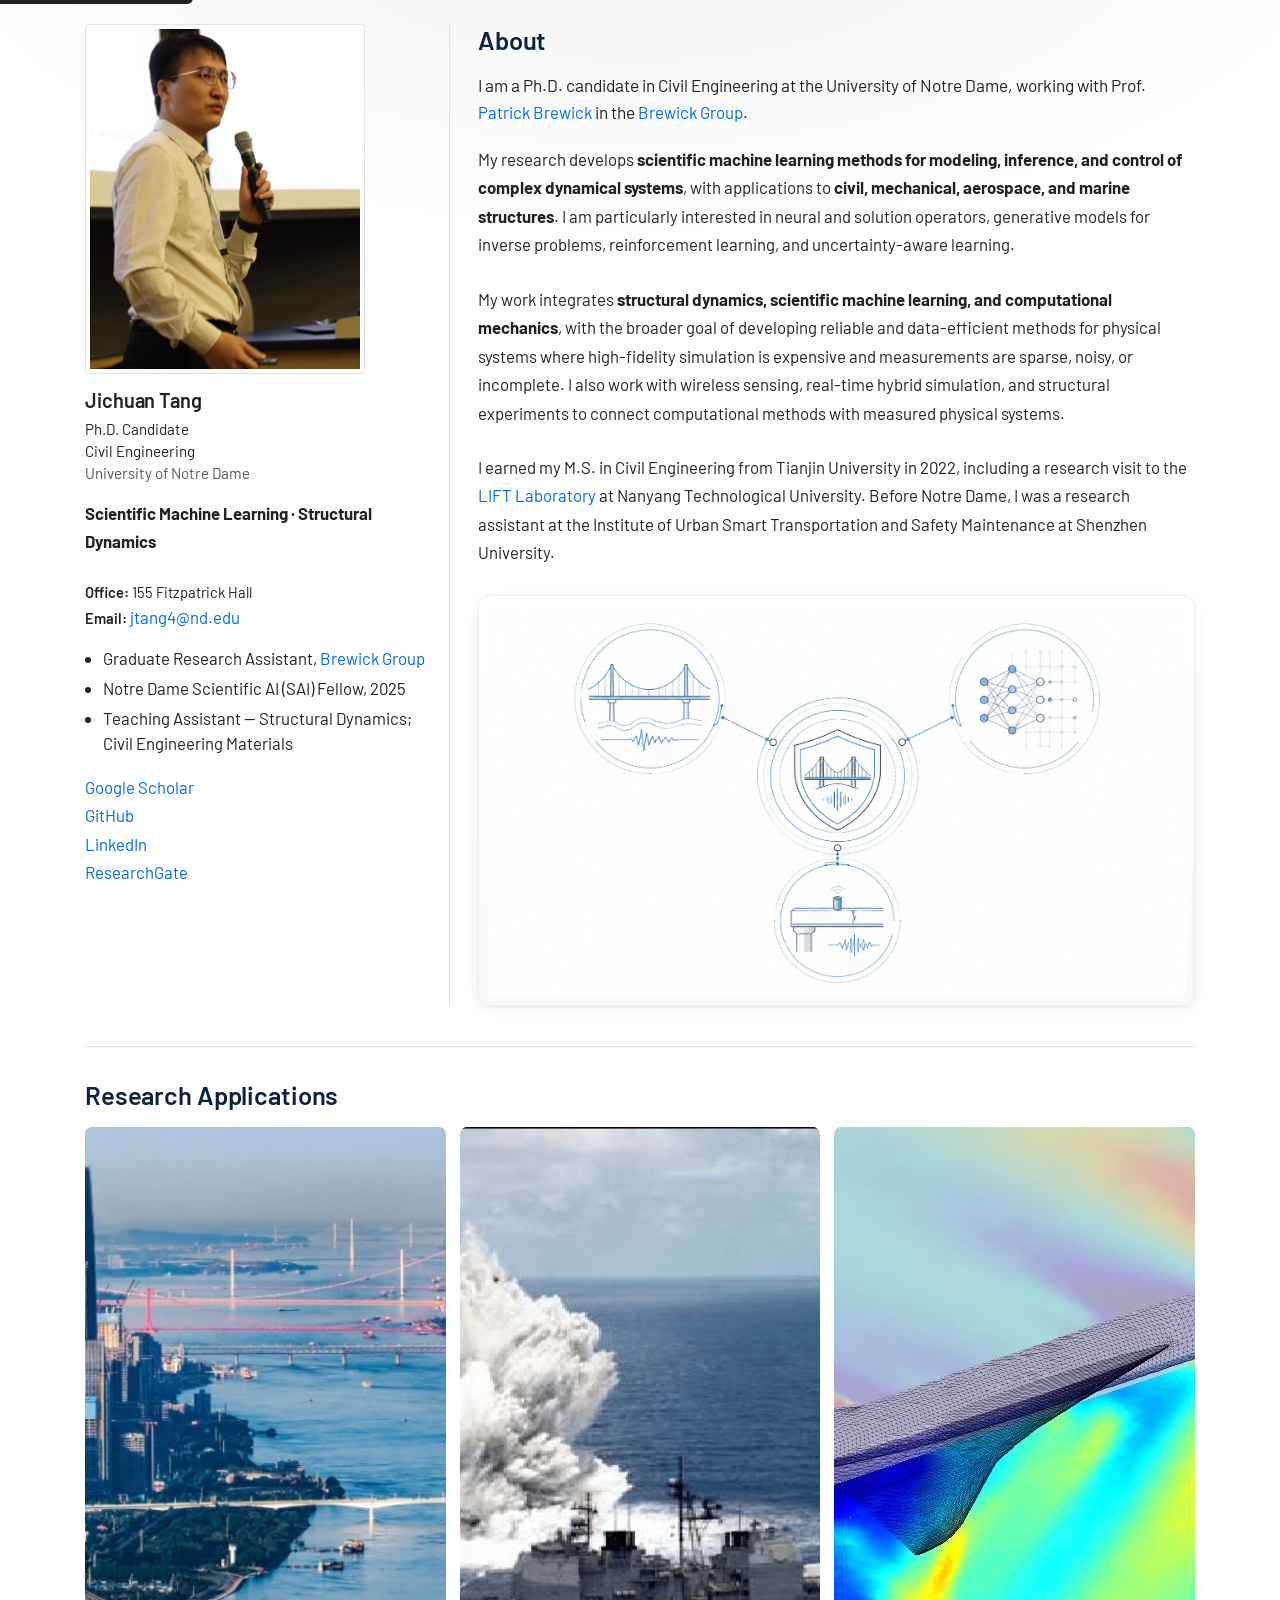
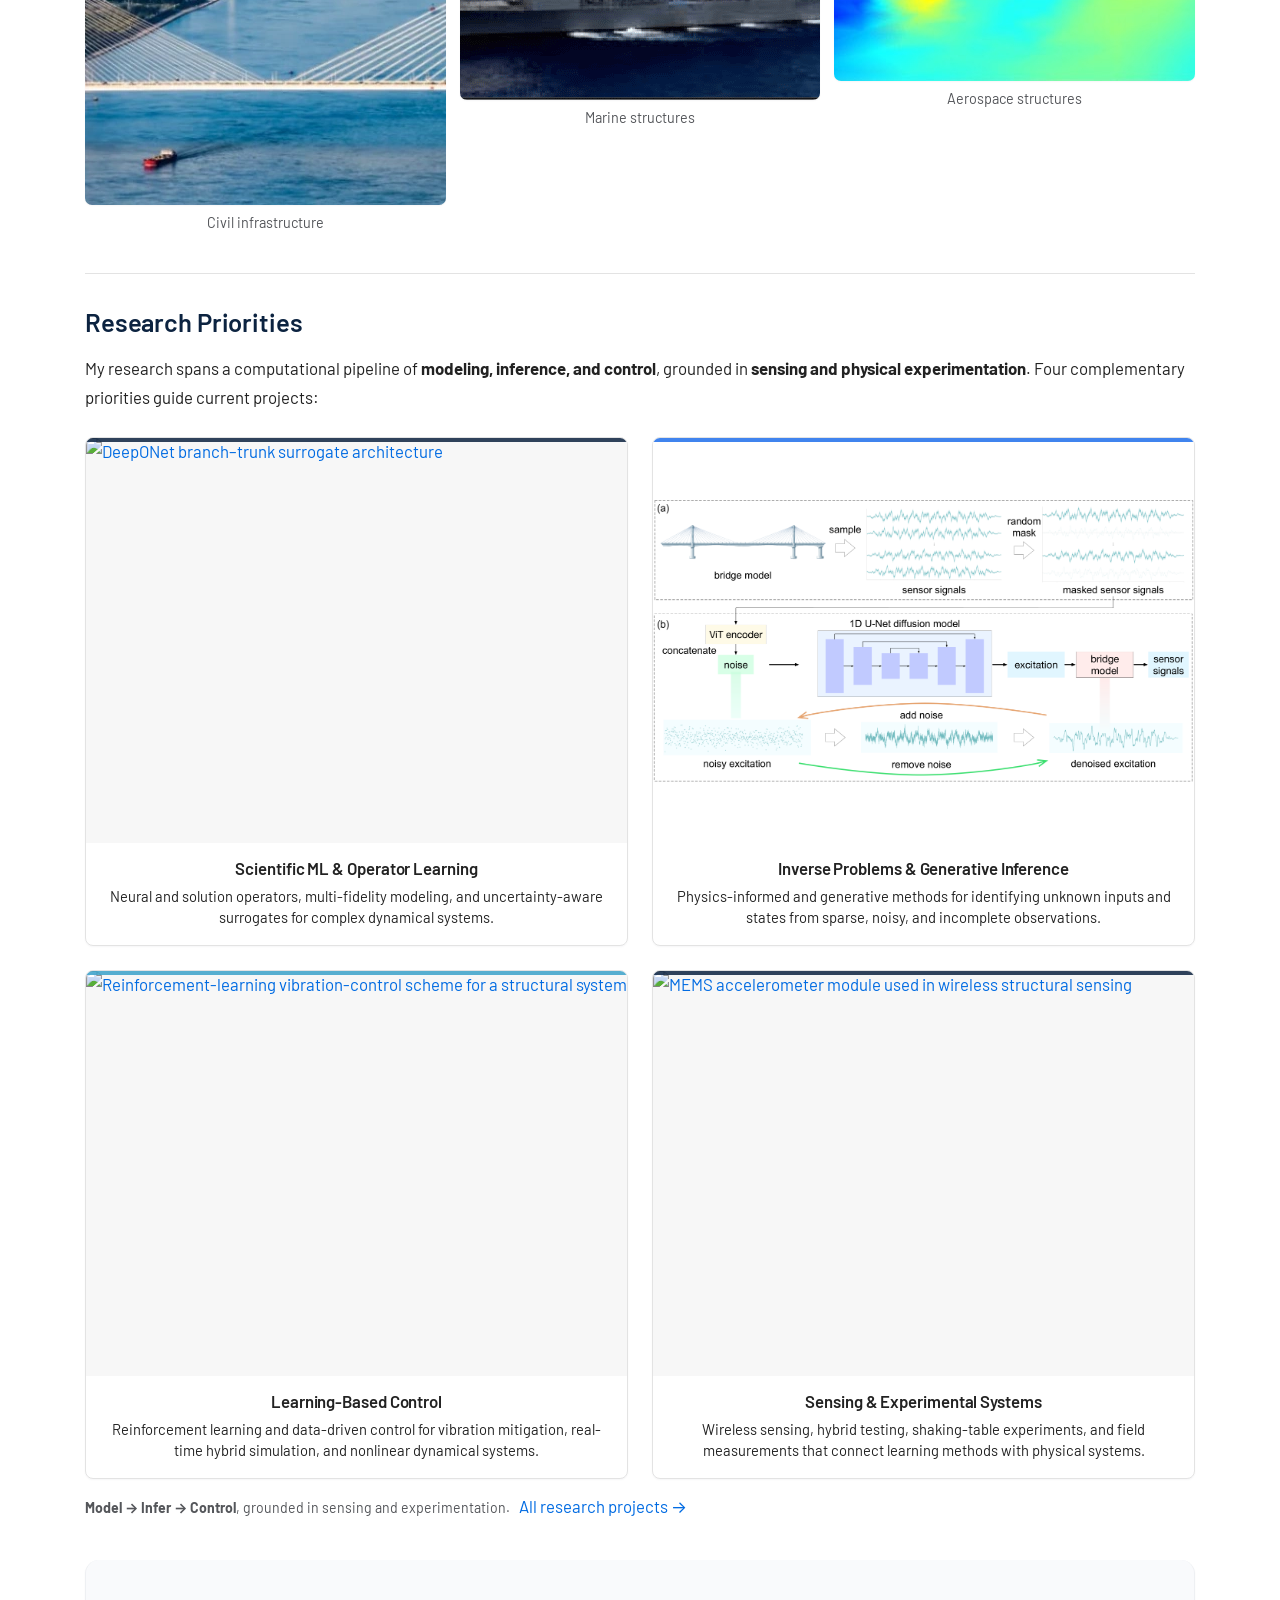
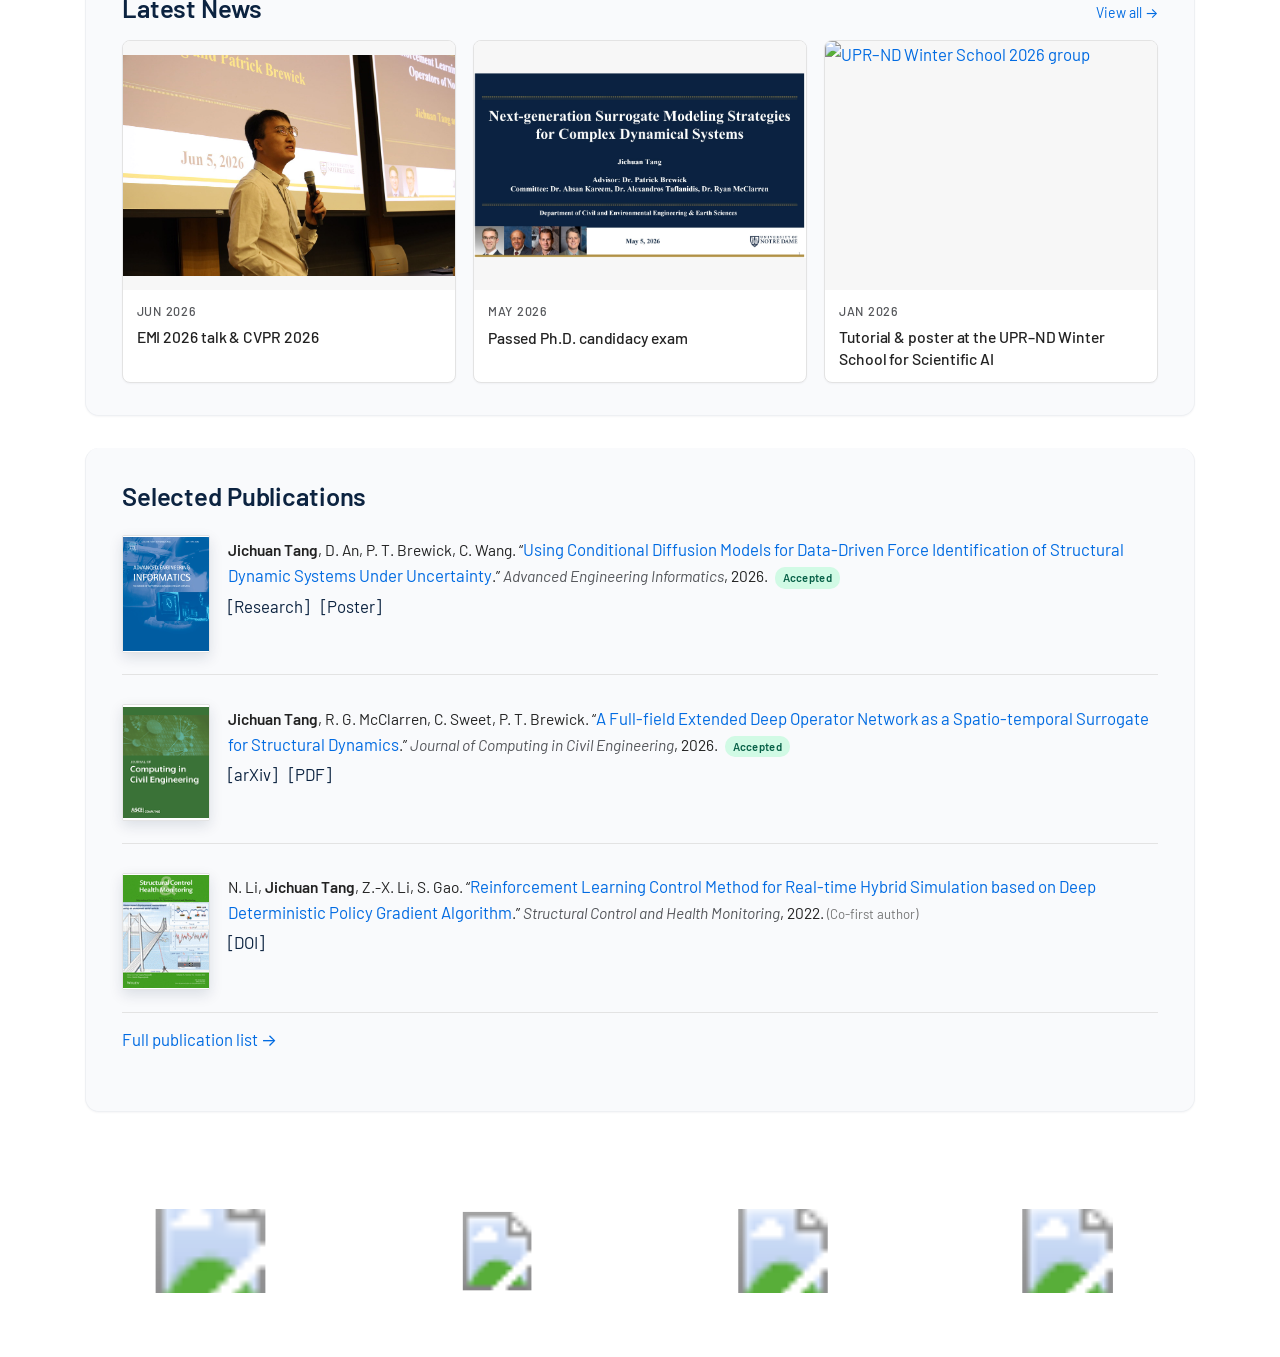
==== commit 791accb3: "Add civil, marine, and aerospace application images to homepage" ====
--- a/index.html
+++ b/index.html
@@ -176,6 +176,25 @@
          </div>
       </section>
 
+      <!-- ===== Research application domains shown with images from the AIEMD talk ===== -->
+      <section class="section-card applications-section" aria-labelledby="applications-h">
+         <h2 id="applications-h">Research Applications</h2>
+         <div class="applications-strip">
+            <figure class="application-figure">
+               <img src="img/application-bridge.webp" alt="Cable-stayed bridges spanning a river beside a city" width="1344" height="678" loading="lazy" decoding="async">
+               <figcaption>Civil infrastructure</figcaption>
+            </figure>
+            <figure class="application-figure">
+               <img src="img/application-marine.png" alt="Vessel at sea near a large water plume" width="850" height="573" loading="lazy" decoding="async">
+               <figcaption>Marine structures</figcaption>
+            </figure>
+            <figure class="application-figure">
+               <img src="img/application-aerospace.jpg" alt="Aircraft model over a colored computational flow field" width="1025" height="554" loading="lazy" decoding="async">
+               <figcaption>Aerospace structures</figcaption>
+            </figure>
+         </div>
+      </section>
+
       <!-- ===== Research Priorities — image-card grid (UST/AIR-Lab convention) ===== -->
       <section class="section-card" aria-labelledby="interests-h">
          <h2 id="interests-h">Research Priorities</h2>
--- a/css/main.css
+++ b/css/main.css
@@ -303,6 +303,53 @@
 }
 
 /* Legacy .interests rules removed — superseded by .priority-cards. */
+
+/* Application imagery between the homepage bio and research priorities. */
+.section-card + .applications-section {
+  border-top: 0;
+  padding-top: 0;
+  margin-top: 0;
+}
+.applications-strip {
+  display: grid;
+  grid-template-columns: repeat(3, minmax(0, 1fr));
+  gap: 0.85rem;
+}
+.application-figure {
+  margin: 0;
+  min-width: 0;
+}
+.application-figure img {
+  display: block;
+  width: 100%;
+  aspect-ratio: 16 / 9;
+  object-fit: cover;
+  border-radius: 7px;
+  box-shadow: var(--shadow-sm);
+  background: var(--panel-tint);
+}
+.application-figure:nth-child(2) img {
+  object-position: center 62%;
+}
+.application-figure figcaption {
+  margin-top: 0.5rem;
+  text-align: center;
+  font-size: 0.9rem;
+  line-height: 1.35;
+  color: var(--muted);
+}
+@media (max-width: 767px) {
+  .applications-strip {
+    grid-template-columns: 1fr;
+    gap: 1.15rem;
+  }
+}
+[data-theme="dark"] .application-figure img {
+  background: var(--panel-tint);
+}
+[data-theme="dark"] .application-figure figcaption {
+  color: var(--muted);
+}
 
 /* Sidebar contact list (under photo on home page) */
 .sidebar-contact {
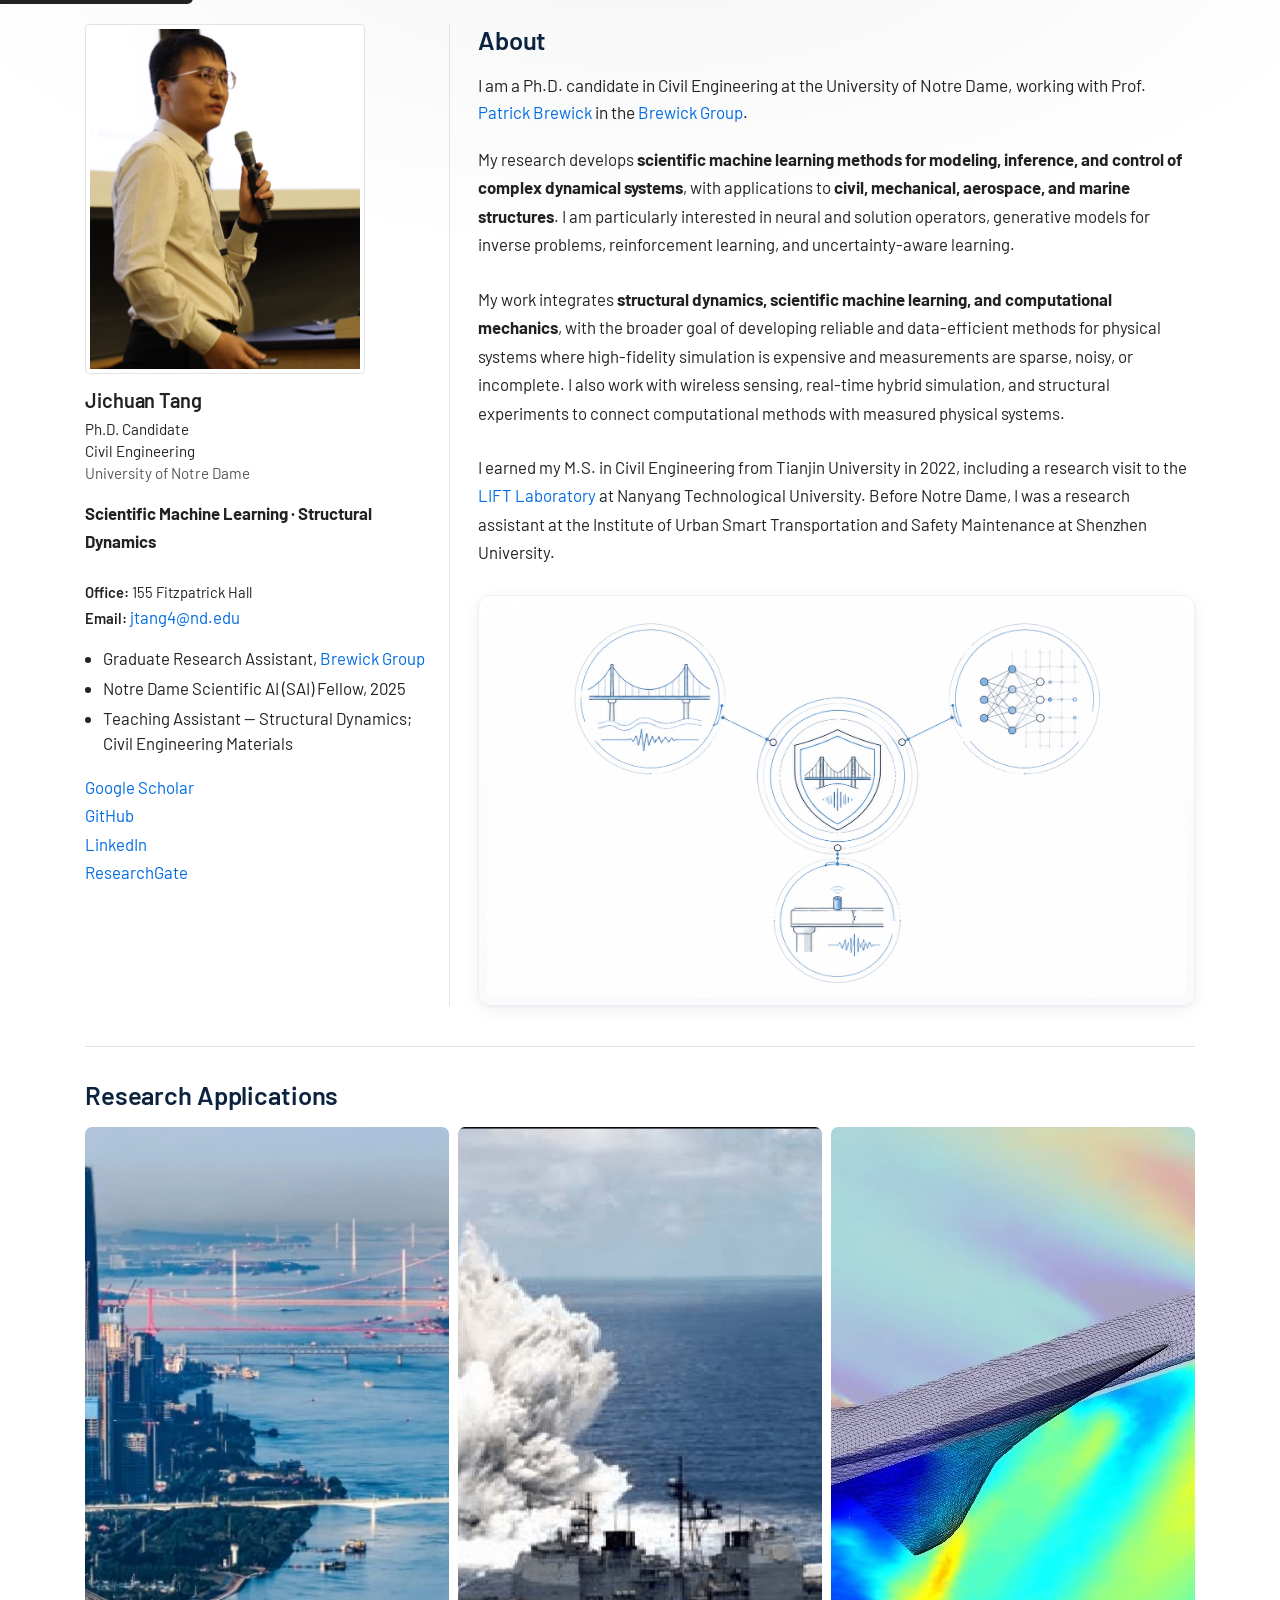
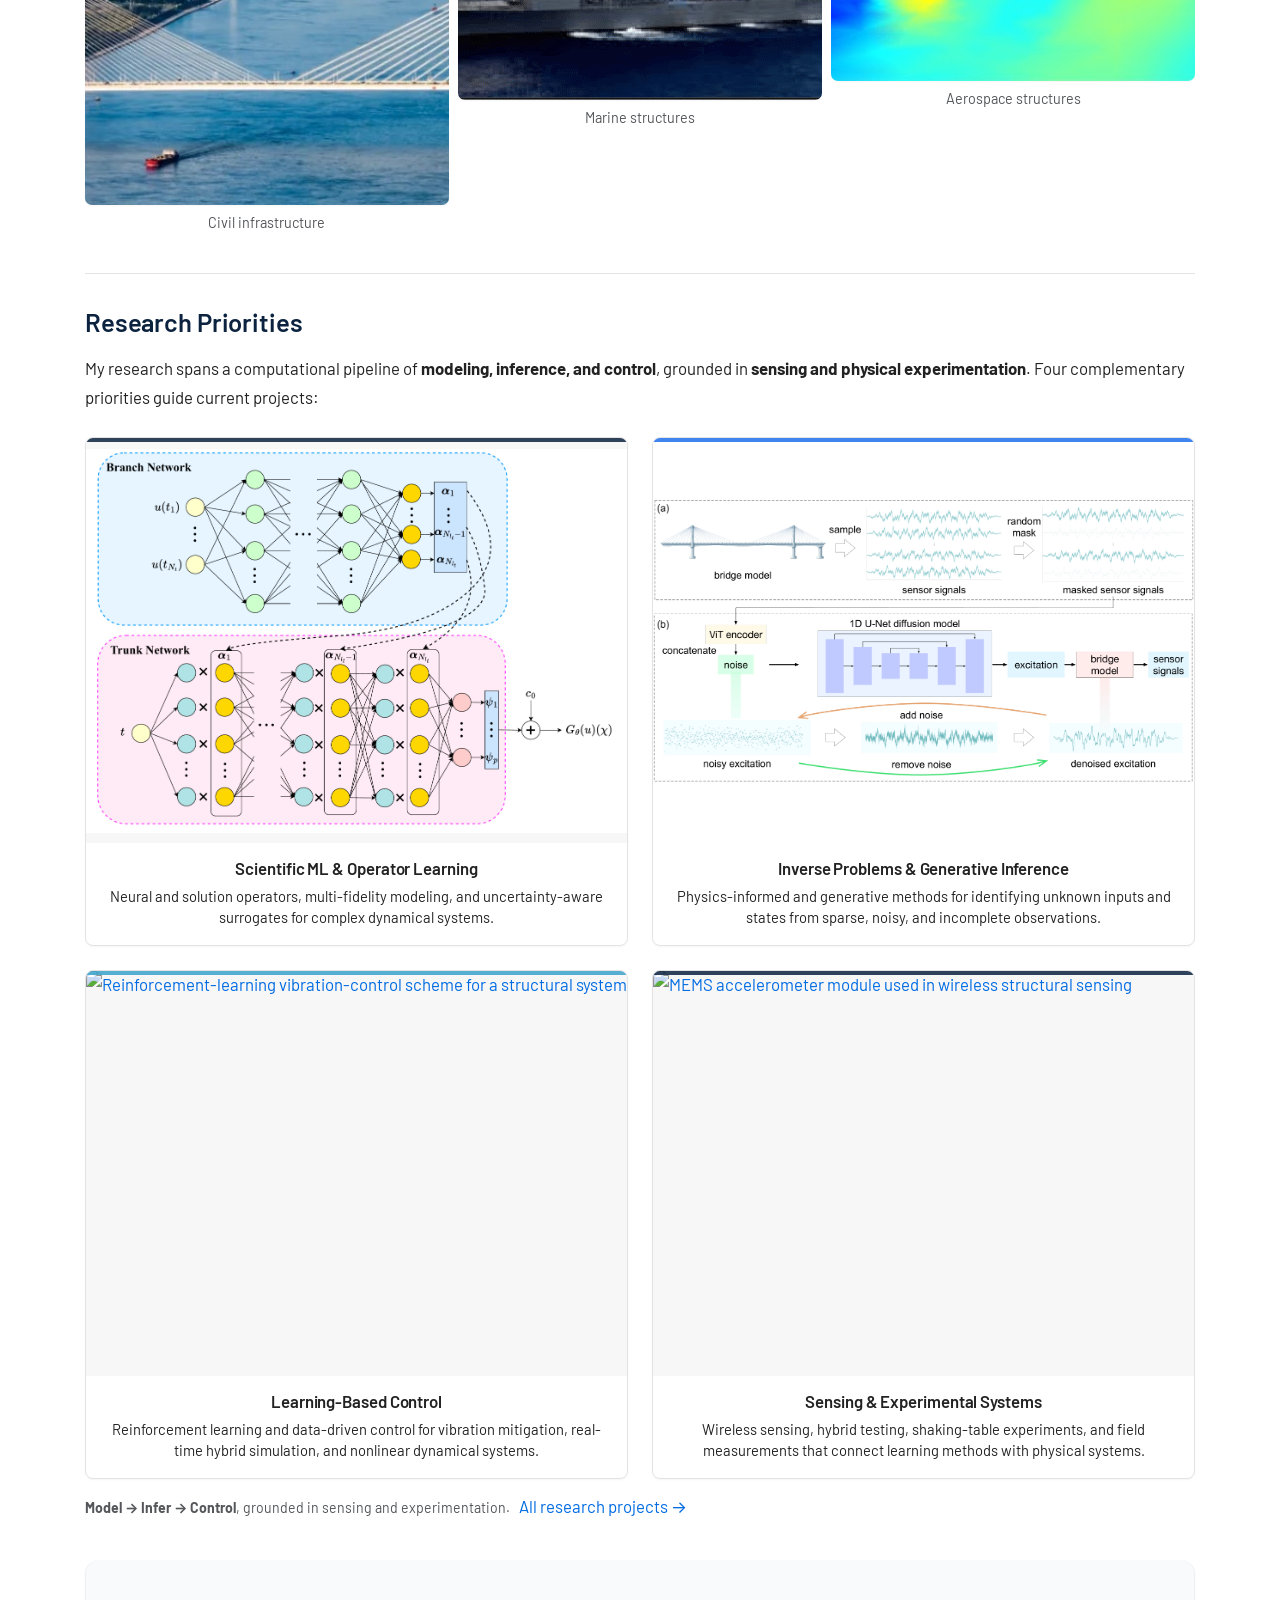
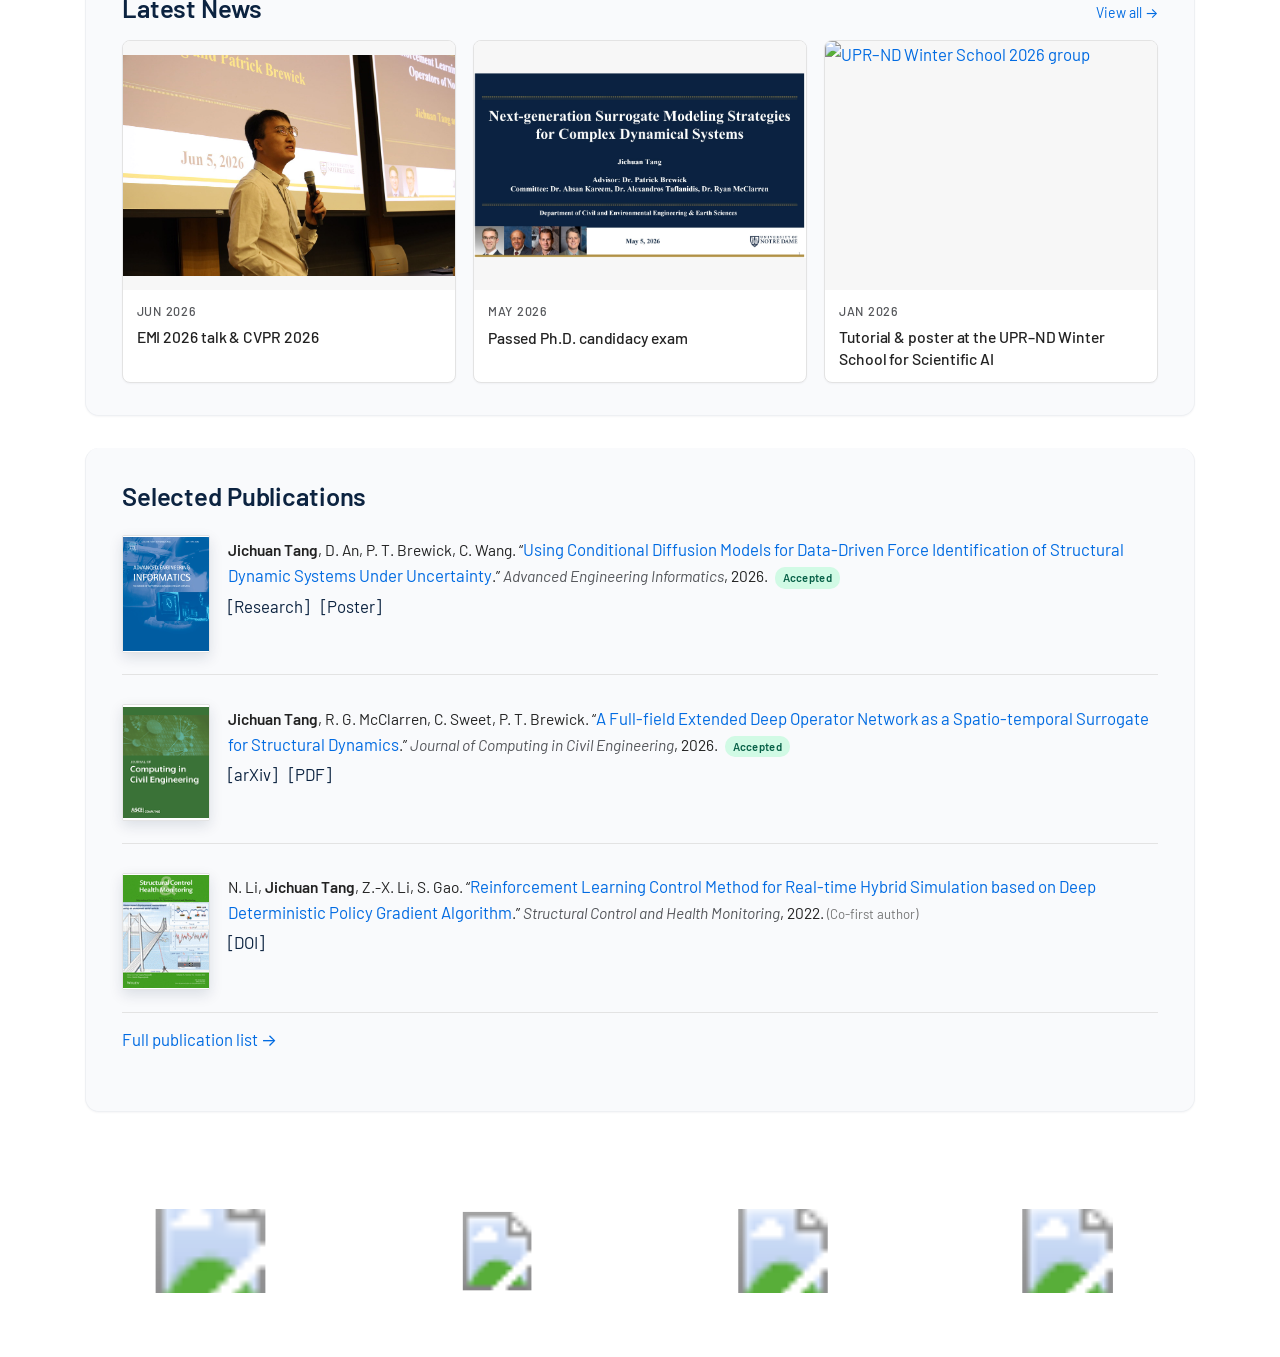
==== commit 40b450b7: "Update FExD priority diagram and align application photo row" ====
--- a/index.html
+++ b/index.html
@@ -104,7 +104,7 @@
    <link rel="stylesheet" href="https://use.fontawesome.com/releases/v5.8.1/css/all.css" integrity="sha384-50oBUHEmvpQ+1lW4y57PTFmhCaXp0ML5d60M1M7uH2+nqUivzIebhndOJK28anvf" crossorigin="anonymous">
    <link rel="stylesheet" href="https://cdn.jsdelivr.net/npm/academicons@1.9.2/css/academicons.min.css">
 
-   <link rel="stylesheet" href="css/main.css">
+   <link rel="stylesheet" href="css/main.css?v=applications-2">
 
    <!-- Apply saved theme before paint to prevent flash -->
    <script>
@@ -204,7 +204,7 @@
 
             <a class="priority-card" href="research.html#proj-deeponet" aria-label="Scientific machine learning and operator learning">
                <div class="priority-img">
-                  <img src="img/deeponet.png" alt="DeepONet branch–trunk surrogate architecture" width="393" height="267" loading="lazy">
+                  <img src="img/deeponet-fexd.png" alt="Full-field Extended DeepONet architecture with branch and trunk networks" width="2519" height="1788" loading="lazy">
                </div>
                <h3 class="priority-title">Scientific ML &amp; Operator Learning</h3>
                <p class="priority-desc">Neural and solution operators, multi-fidelity modeling, and uncertainty-aware surrogates for complex dynamical systems.</p>
--- a/css/main.css
+++ b/css/main.css
@@ -313,7 +313,7 @@
 .applications-strip {
   display: grid;
   grid-template-columns: repeat(3, minmax(0, 1fr));
-  gap: 0.85rem;
+  gap: 0.6rem;
 }
 .application-figure {
   margin: 0;
@@ -322,14 +322,14 @@
 .application-figure img {
   display: block;
   width: 100%;
-  aspect-ratio: 16 / 9;
+  aspect-ratio: 19 / 10;
   object-fit: cover;
   border-radius: 7px;
   box-shadow: var(--shadow-sm);
   background: var(--panel-tint);
 }
 .application-figure:nth-child(2) img {
-  object-position: center 62%;
+  object-position: center 56%;
 }
 .application-figure figcaption {
   margin-top: 0.5rem;
@@ -340,8 +340,15 @@
 }
 @media (max-width: 767px) {
   .applications-strip {
-    grid-template-columns: 1fr;
-    gap: 1.15rem;
+    display: flex;
+    overflow-x: auto;
+    gap: 0.6rem;
+    padding-bottom: 0.6rem;
+    scroll-snap-type: x mandatory;
+  }
+  .application-figure {
+    flex: 0 0 min(78vw, 340px);
+    scroll-snap-align: start;
   }
 }
 [data-theme="dark"] .application-figure img {
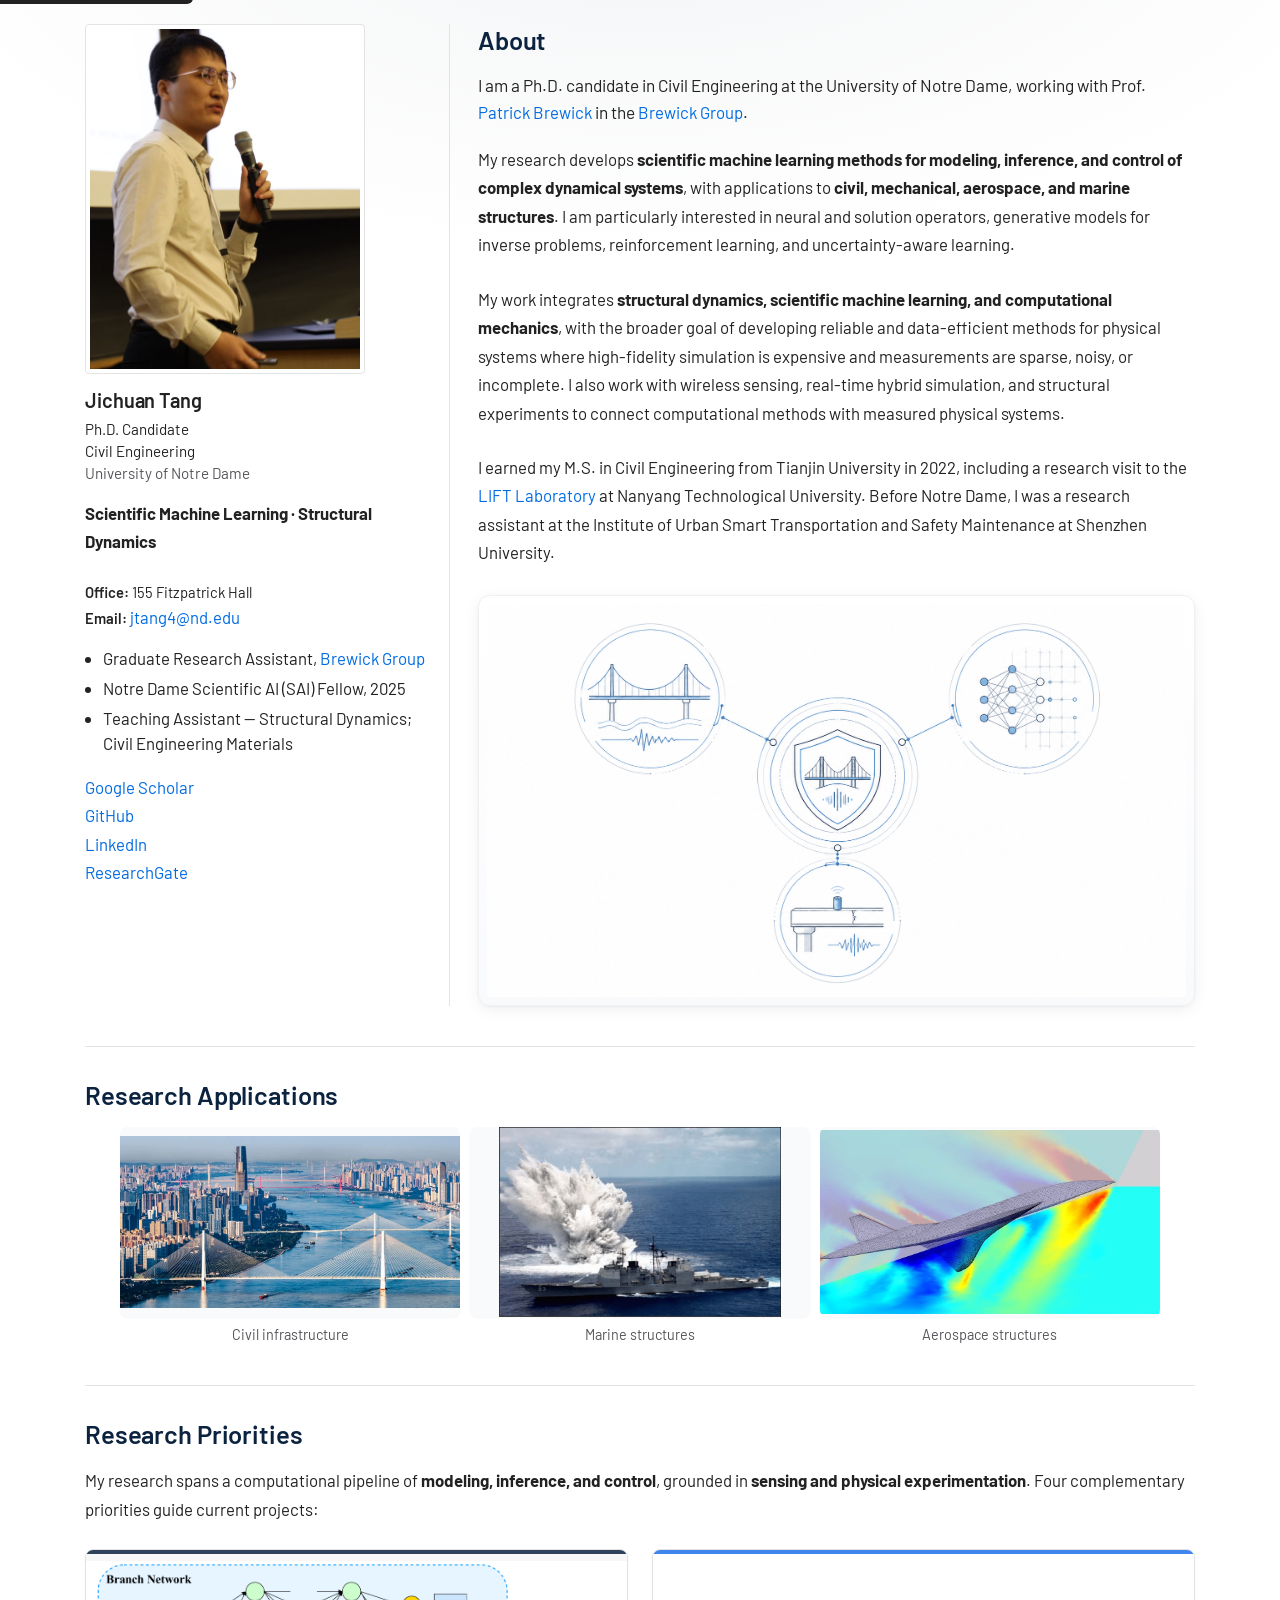
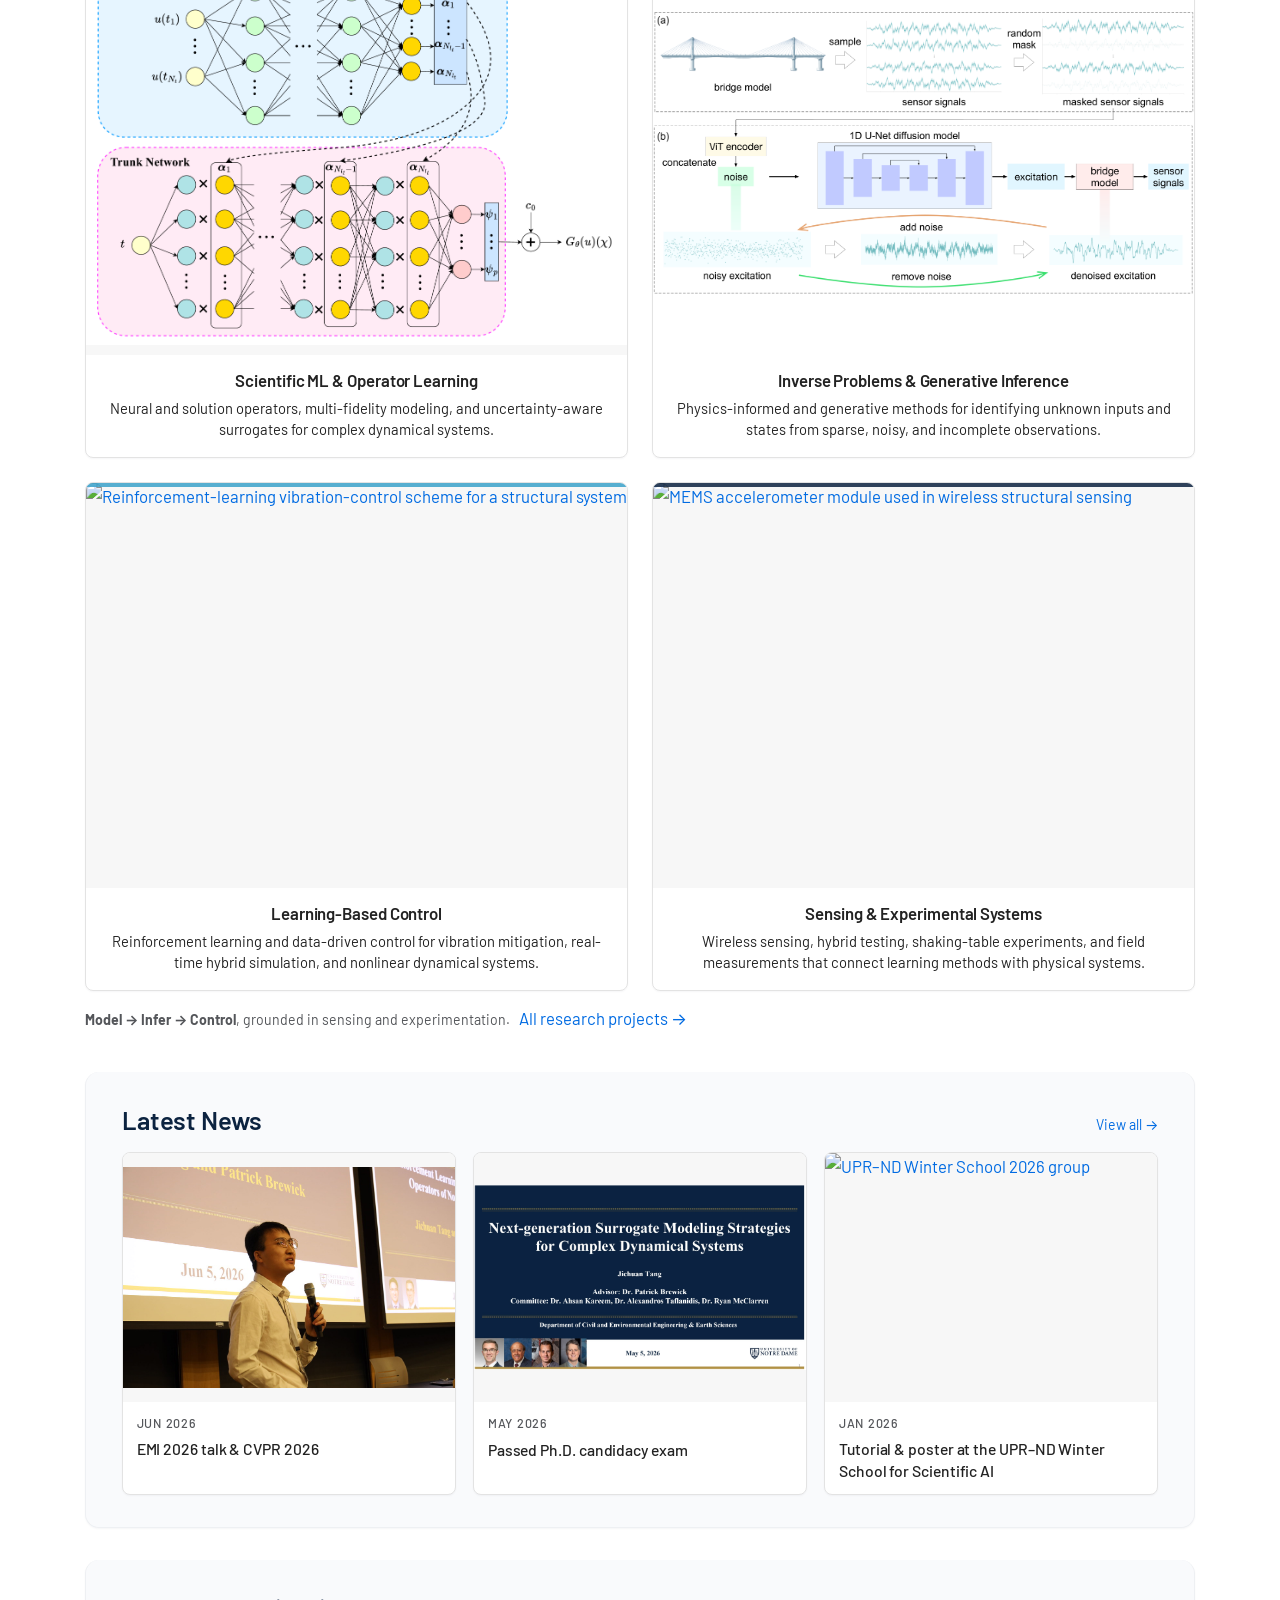
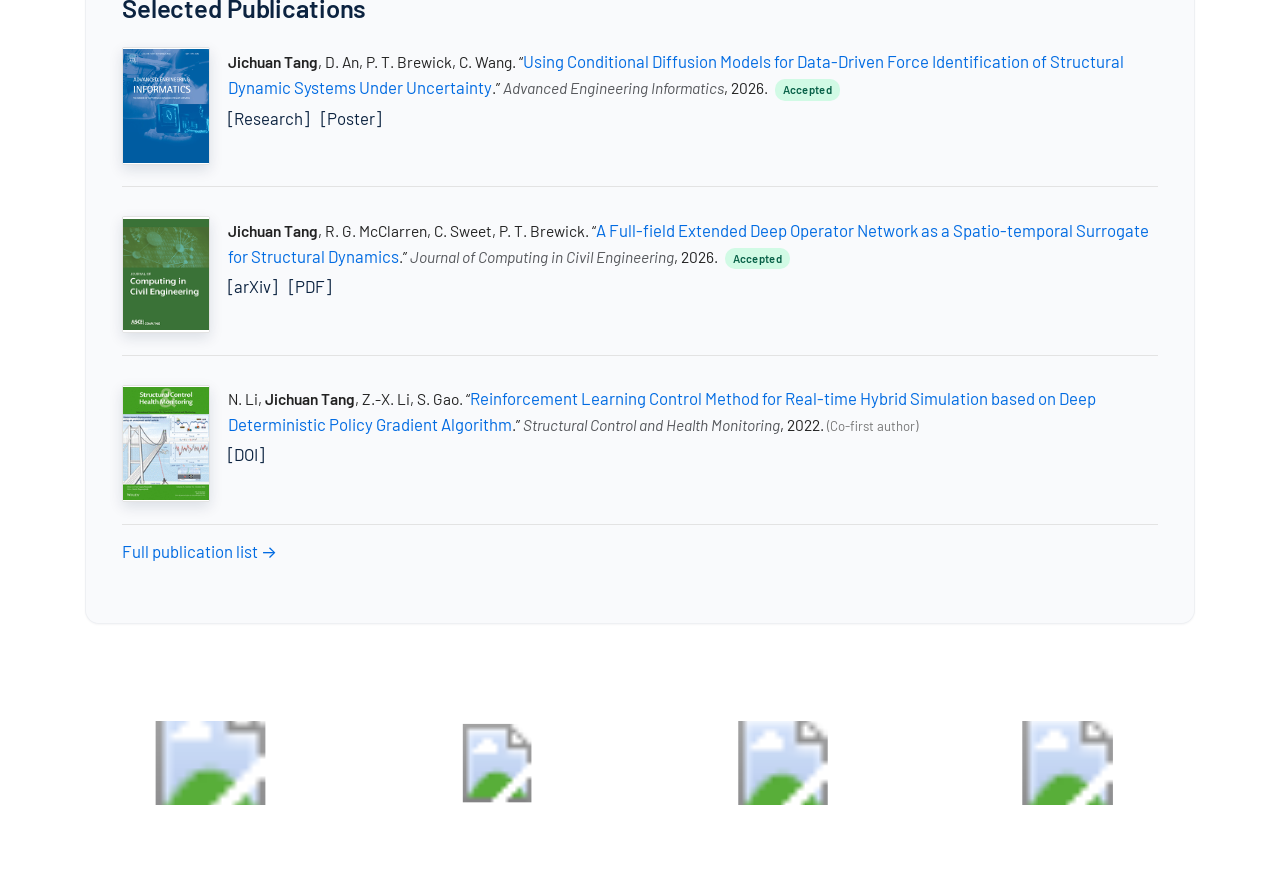
==== commit f4f7f04f: "Display complete application photos in compact homepage row" ====
--- a/index.html
+++ b/index.html
@@ -104,7 +104,7 @@
    <link rel="stylesheet" href="https://use.fontawesome.com/releases/v5.8.1/css/all.css" integrity="sha384-50oBUHEmvpQ+1lW4y57PTFmhCaXp0ML5d60M1M7uH2+nqUivzIebhndOJK28anvf" crossorigin="anonymous">
    <link rel="stylesheet" href="https://cdn.jsdelivr.net/npm/academicons@1.9.2/css/academicons.min.css">
 
-   <link rel="stylesheet" href="css/main.css?v=applications-2">
+   <link rel="stylesheet" href="css/main.css?v=applications-3">
 
    <!-- Apply saved theme before paint to prevent flash -->
    <script>
--- a/css/main.css
+++ b/css/main.css
@@ -314,6 +314,8 @@
   display: grid;
   grid-template-columns: repeat(3, minmax(0, 1fr));
   gap: 0.6rem;
+  max-width: 1040px;
+  margin: 0 auto;
 }
 .application-figure {
   margin: 0;
@@ -322,14 +324,11 @@
 .application-figure img {
   display: block;
   width: 100%;
-  aspect-ratio: 19 / 10;
-  object-fit: cover;
+  height: 190px;
+  object-fit: contain;
   border-radius: 7px;
   box-shadow: var(--shadow-sm);
   background: var(--panel-tint);
-}
-.application-figure:nth-child(2) img {
-  object-position: center 56%;
 }
 .application-figure figcaption {
   margin-top: 0.5rem;
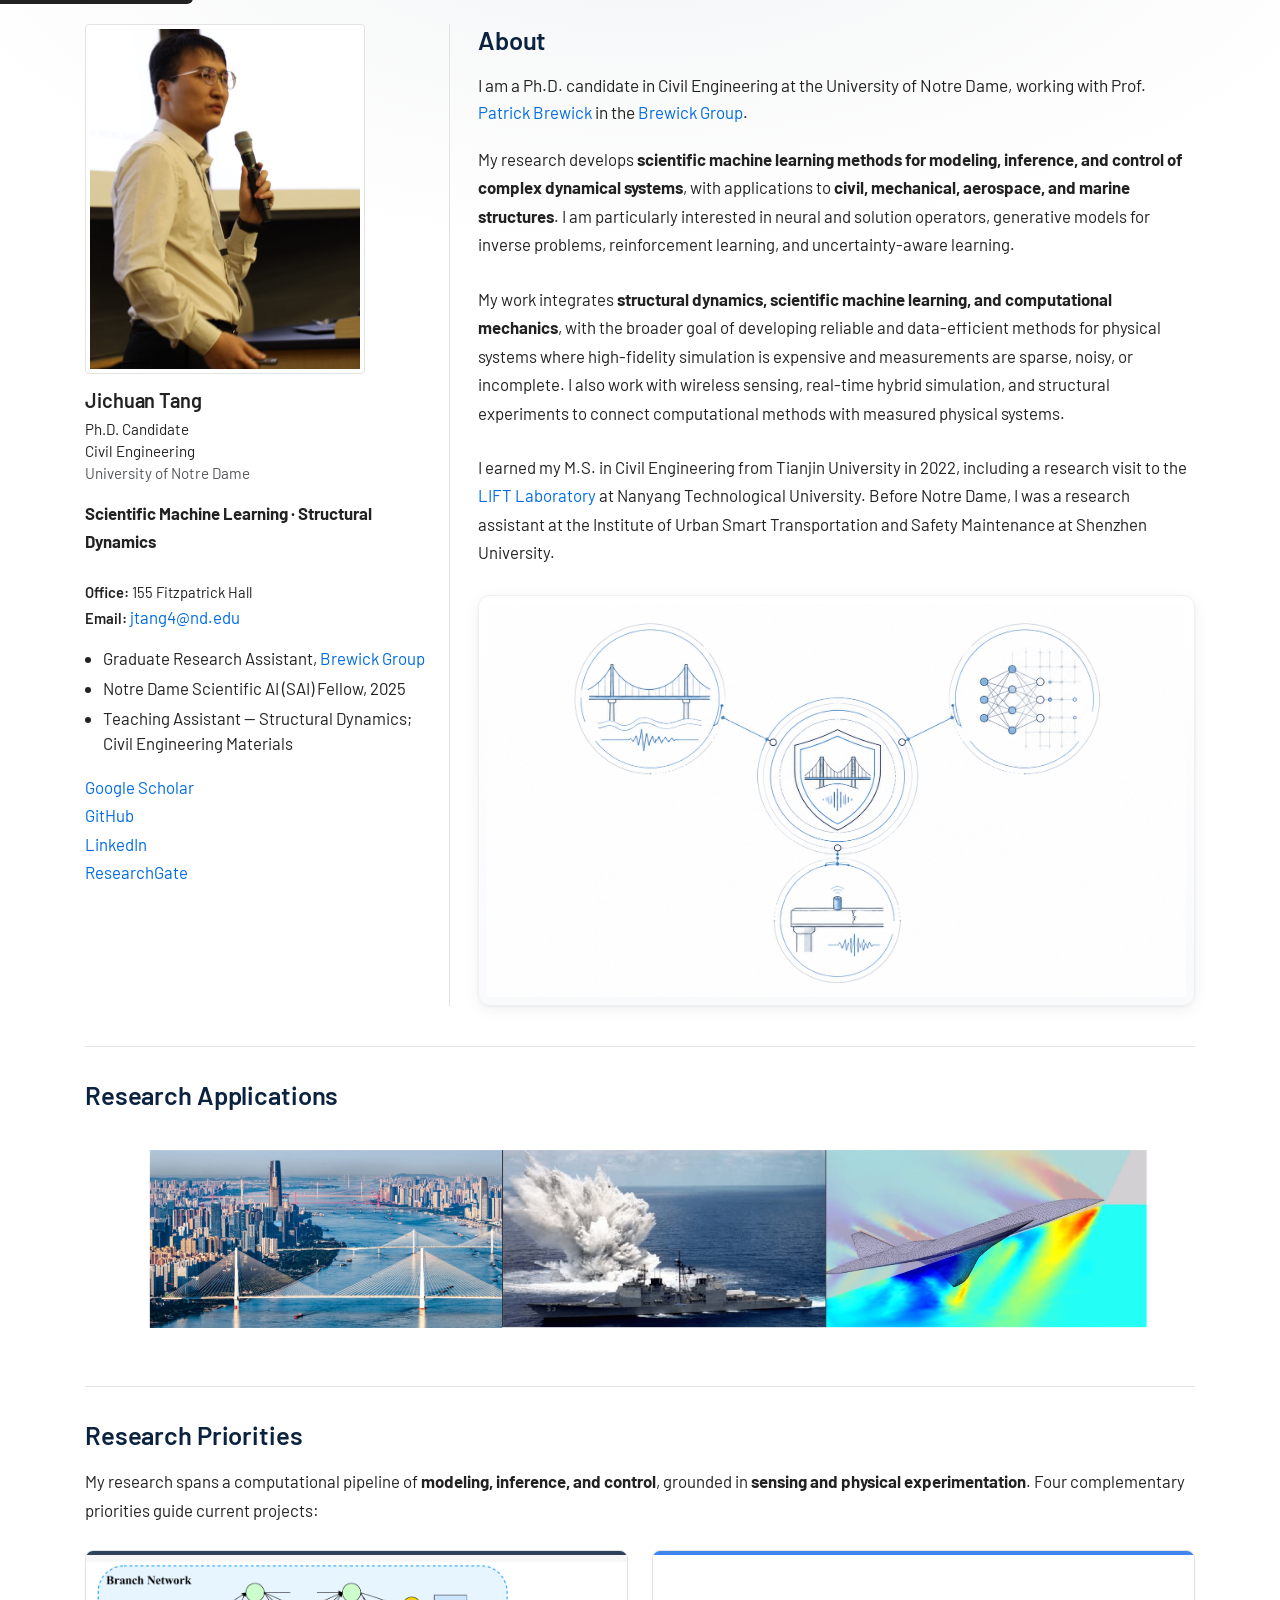
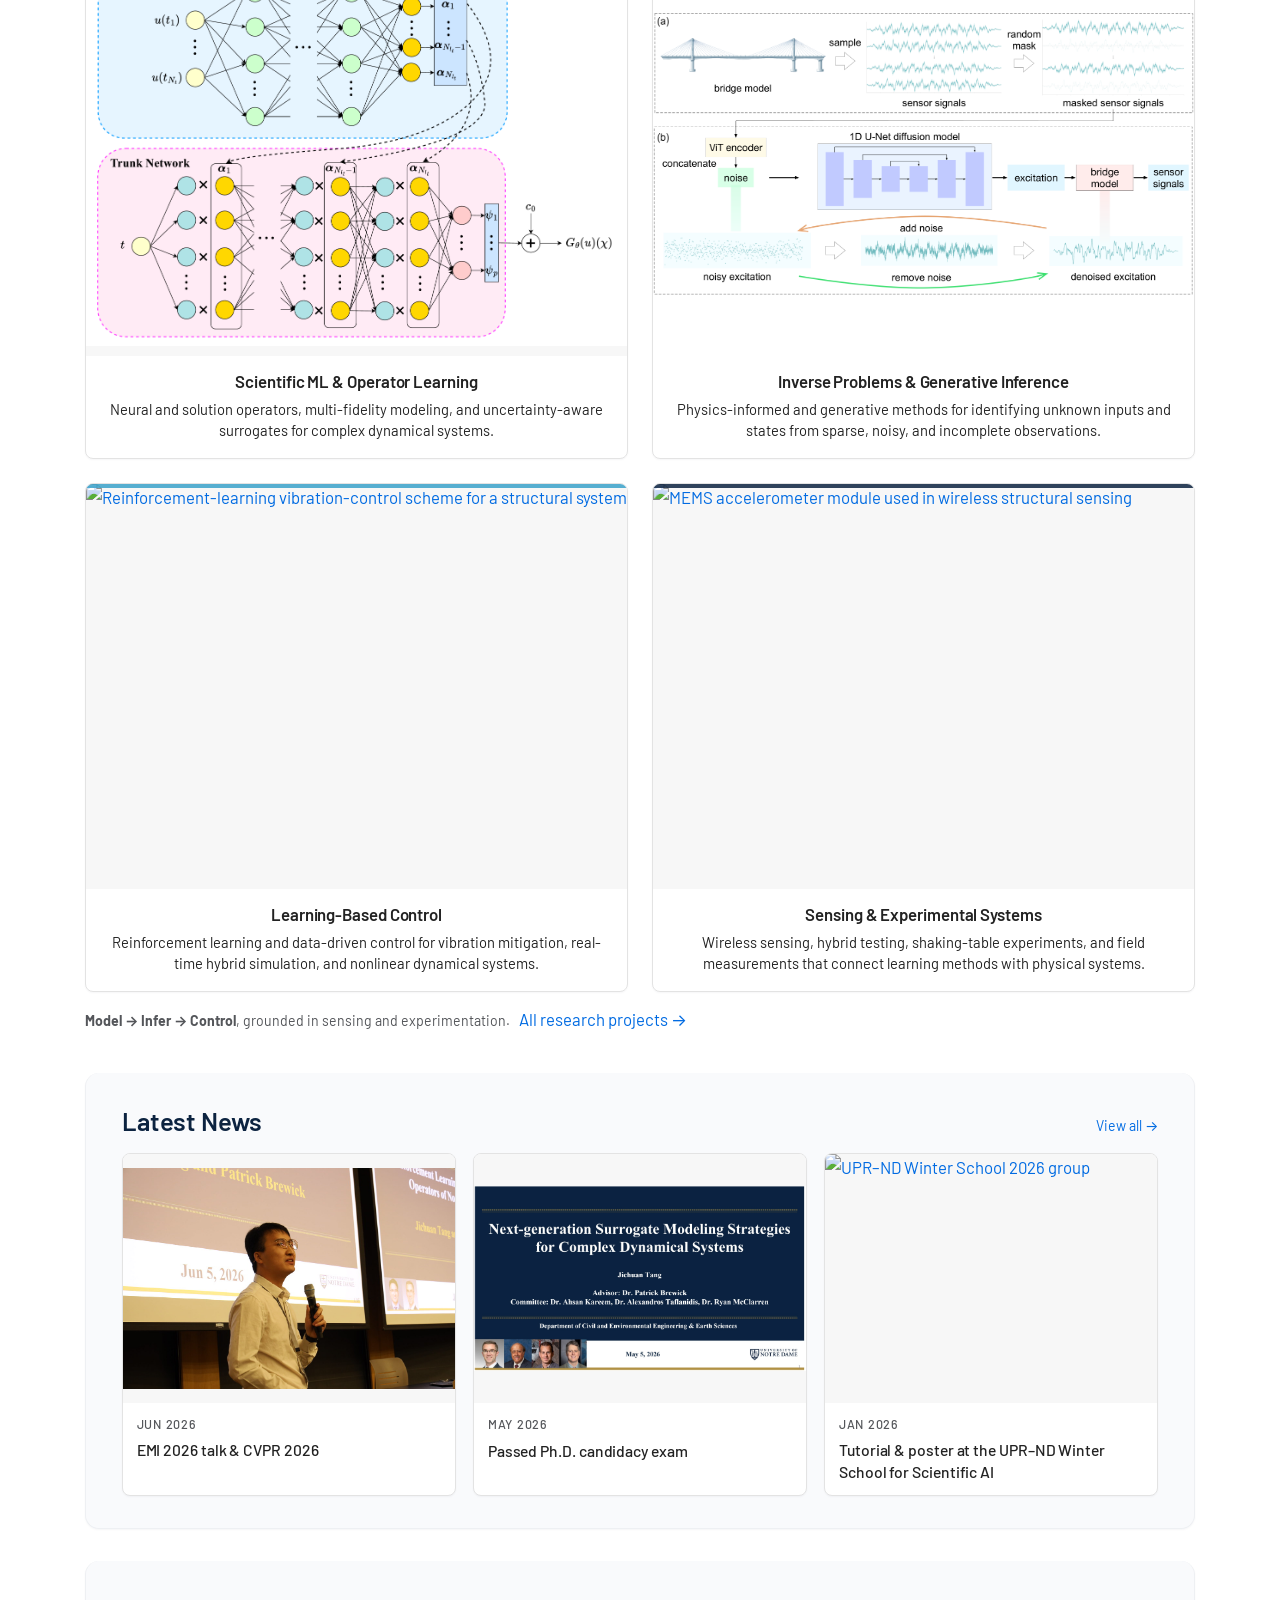
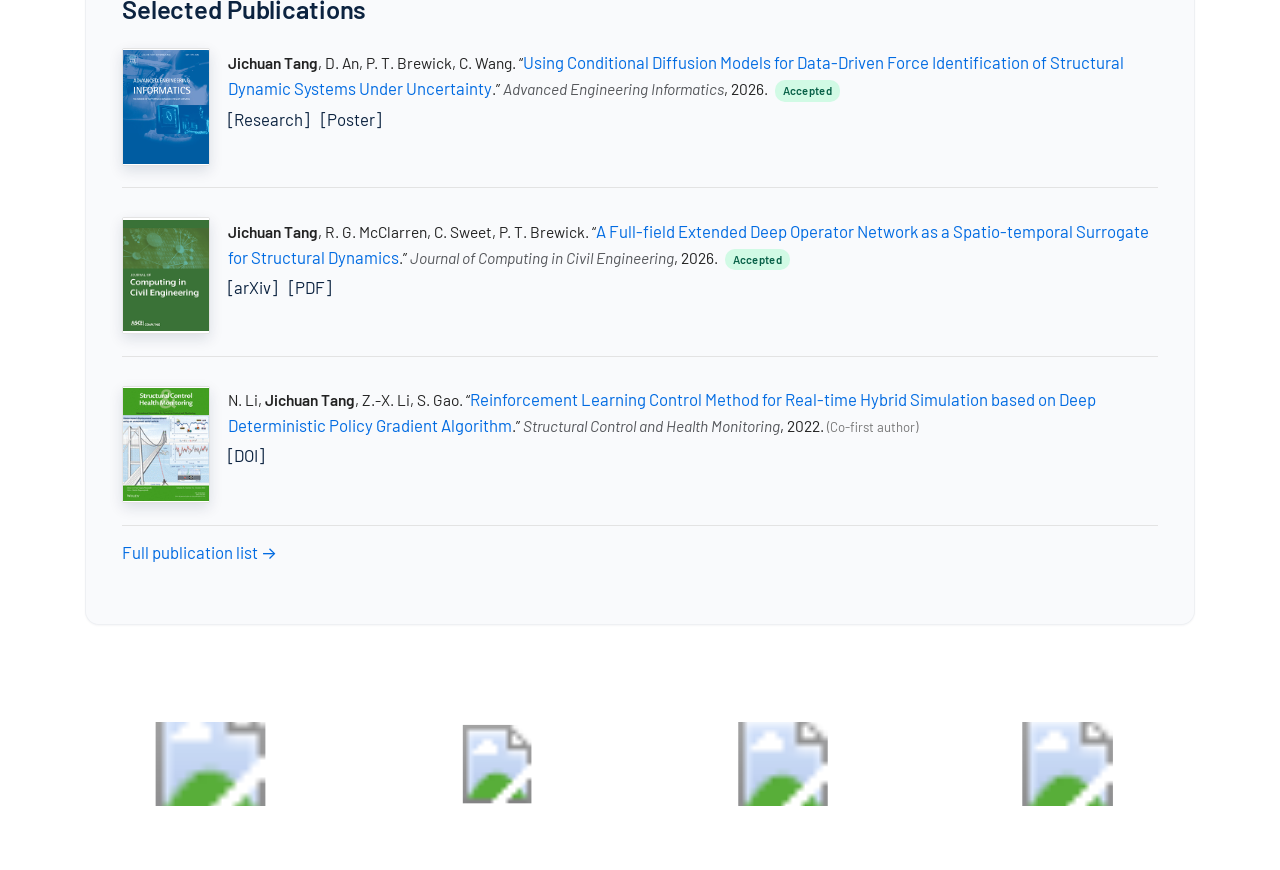
==== commit 09f259d9: "Use supplied seamless three-domain research applications figure" ====
--- a/index.html
+++ b/index.html
@@ -104,7 +104,7 @@
    <link rel="stylesheet" href="https://use.fontawesome.com/releases/v5.8.1/css/all.css" integrity="sha384-50oBUHEmvpQ+1lW4y57PTFmhCaXp0ML5d60M1M7uH2+nqUivzIebhndOJK28anvf" crossorigin="anonymous">
    <link rel="stylesheet" href="https://cdn.jsdelivr.net/npm/academicons@1.9.2/css/academicons.min.css">
 
-   <link rel="stylesheet" href="css/main.css?v=applications-3">
+   <link rel="stylesheet" href="css/main.css?v=applications-4">
 
    <!-- Apply saved theme before paint to prevent flash -->
    <script>
@@ -179,20 +179,9 @@
       <!-- ===== Research application domains shown with images from the AIEMD talk ===== -->
       <section class="section-card applications-section" aria-labelledby="applications-h">
          <h2 id="applications-h">Research Applications</h2>
-         <div class="applications-strip">
-            <figure class="application-figure">
-               <img src="img/application-bridge.webp" alt="Cable-stayed bridges spanning a river beside a city" width="1344" height="678" loading="lazy" decoding="async">
-               <figcaption>Civil infrastructure</figcaption>
-            </figure>
-            <figure class="application-figure">
-               <img src="img/application-marine.png" alt="Vessel at sea near a large water plume" width="850" height="573" loading="lazy" decoding="async">
-               <figcaption>Marine structures</figcaption>
-            </figure>
-            <figure class="application-figure">
-               <img src="img/application-aerospace.jpg" alt="Aircraft model over a colored computational flow field" width="1025" height="554" loading="lazy" decoding="async">
-               <figcaption>Aerospace structures</figcaption>
-            </figure>
-         </div>
+         <figure class="applications-strip">
+            <img src="img/research-applications-composite.webp" alt="Three research applications shown side by side: cable-stayed bridges, a marine vessel at sea, and an aircraft flow simulation" width="2048" height="430" loading="lazy" decoding="async">
+         </figure>
       </section>
 
       <!-- ===== Research Priorities — image-card grid (UST/AIR-Lab convention) ===== -->
--- a/css/main.css
+++ b/css/main.css
@@ -311,50 +311,22 @@
   margin-top: 0;
 }
 .applications-strip {
-  display: grid;
-  grid-template-columns: repeat(3, minmax(0, 1fr));
-  gap: 0.6rem;
   max-width: 1040px;
   margin: 0 auto;
 }
-.application-figure {
-  margin: 0;
-  min-width: 0;
-}
-.application-figure img {
+.applications-strip img {
   display: block;
   width: 100%;
-  height: 190px;
-  object-fit: contain;
-  border-radius: 7px;
-  box-shadow: var(--shadow-sm);
-  background: var(--panel-tint);
-}
-.application-figure figcaption {
-  margin-top: 0.5rem;
-  text-align: center;
-  font-size: 0.9rem;
-  line-height: 1.35;
-  color: var(--muted);
+  height: auto;
 }
 @media (max-width: 767px) {
   .applications-strip {
-    display: flex;
     overflow-x: auto;
-    gap: 0.6rem;
-    padding-bottom: 0.6rem;
-    scroll-snap-type: x mandatory;
-  }
-  .application-figure {
-    flex: 0 0 min(78vw, 340px);
-    scroll-snap-align: start;
-  }
-}
-[data-theme="dark"] .application-figure img {
-  background: var(--panel-tint);
-}
-[data-theme="dark"] .application-figure figcaption {
-  color: var(--muted);
+  }
+  .applications-strip img {
+    width: 760px;
+    max-width: none;
+  }
 }
 
 /* Sidebar contact list (under photo on home page) */
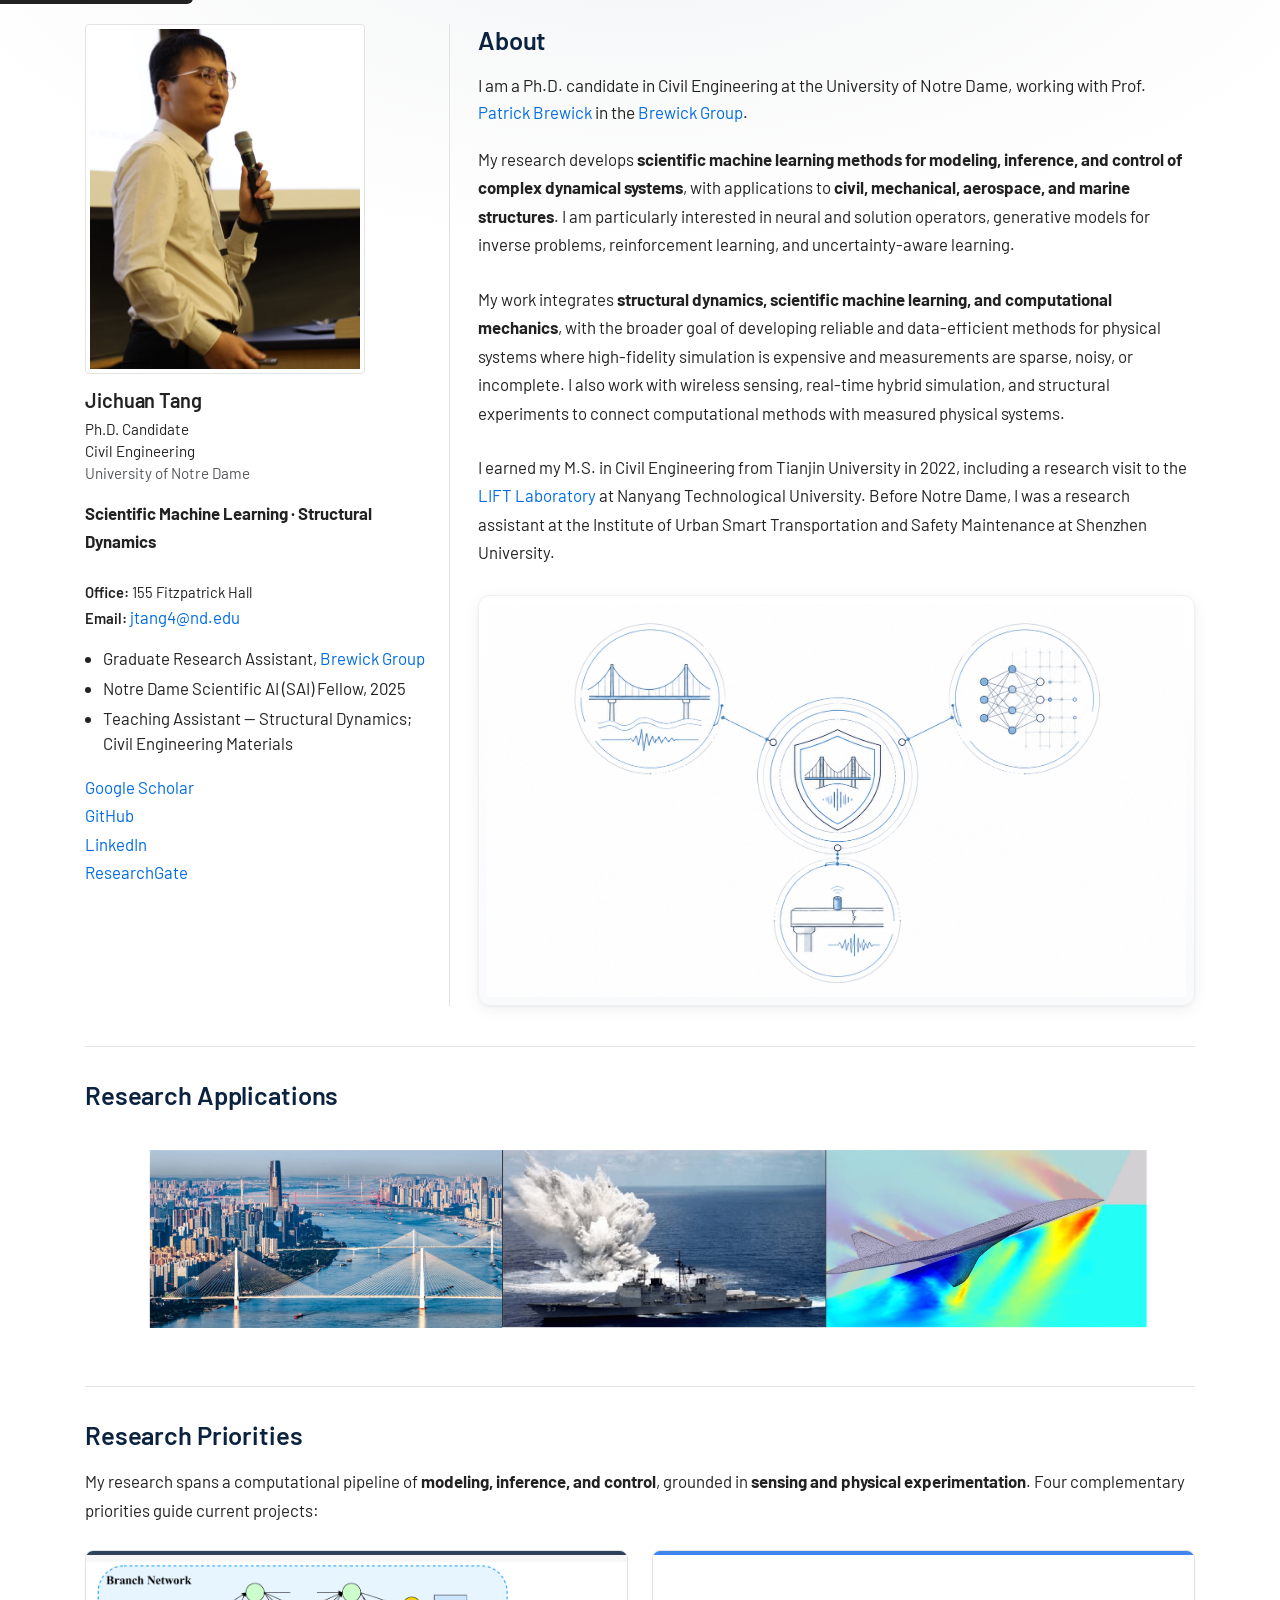
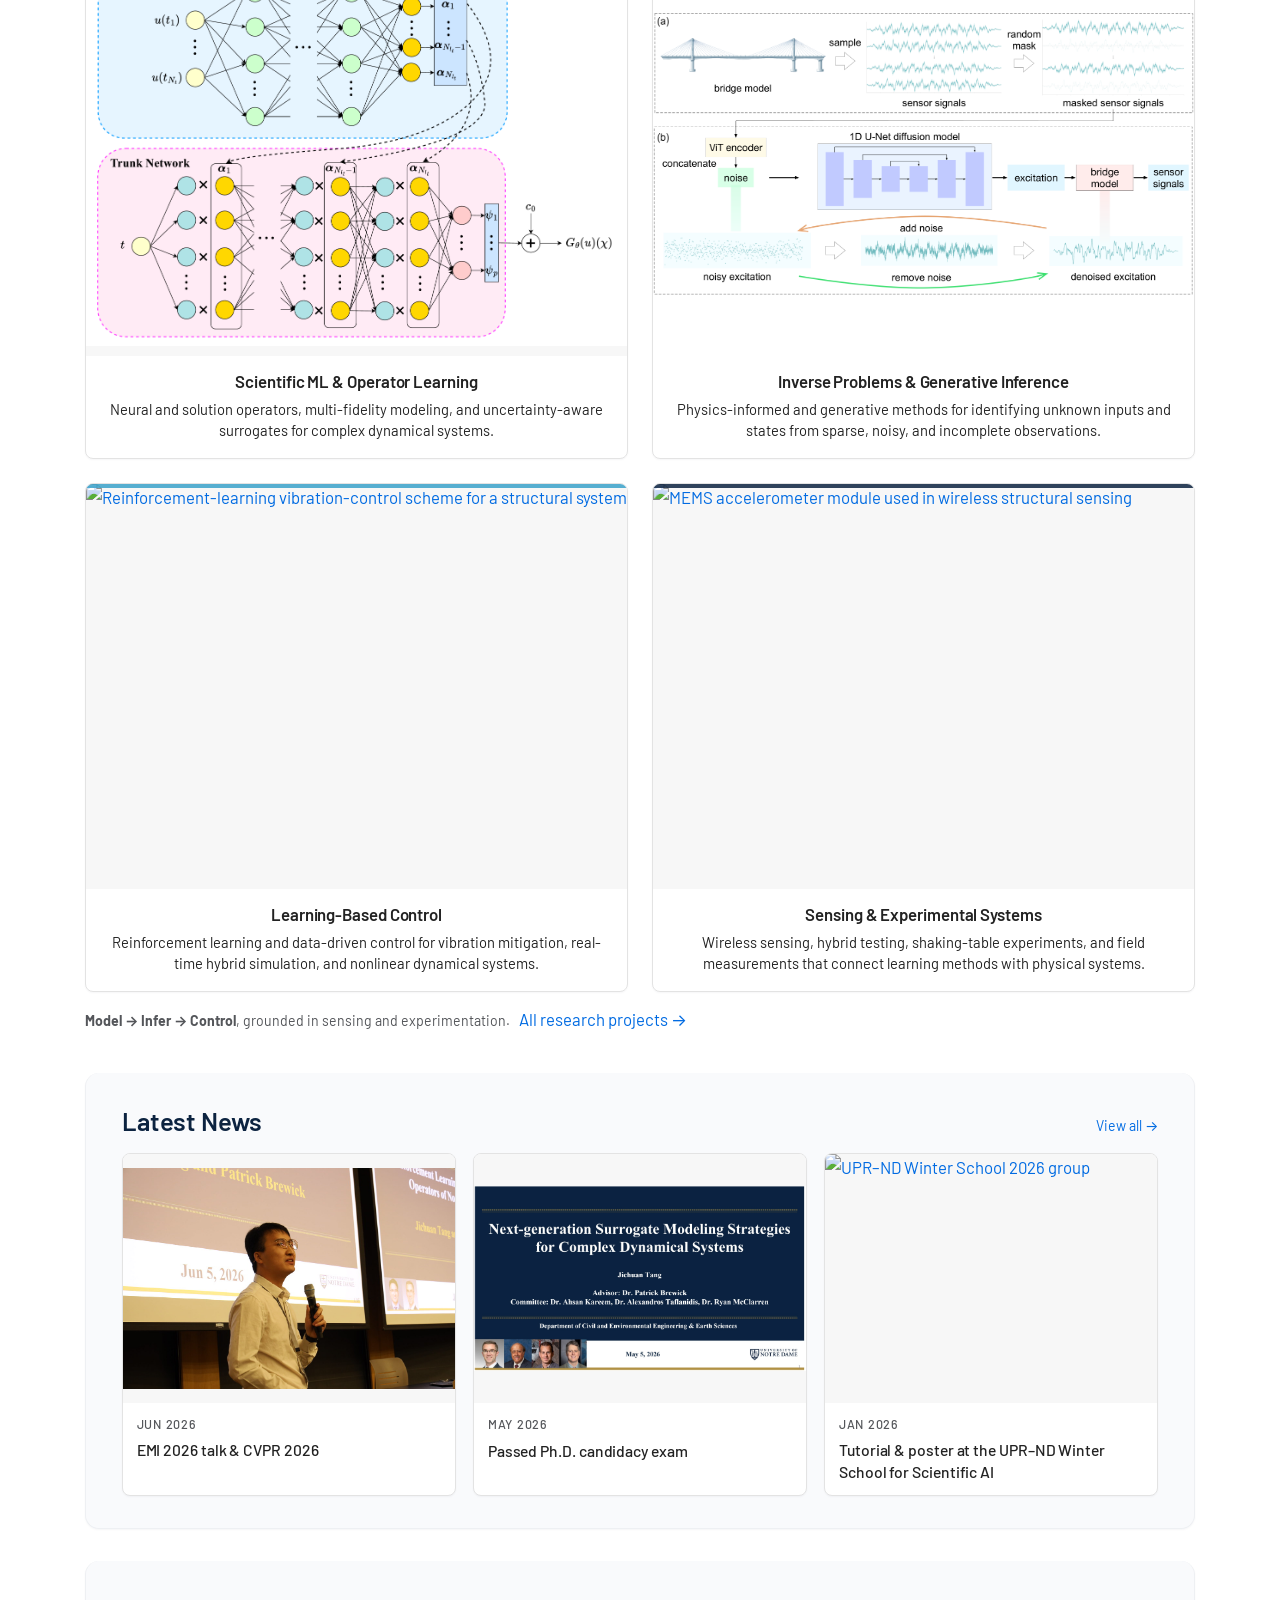
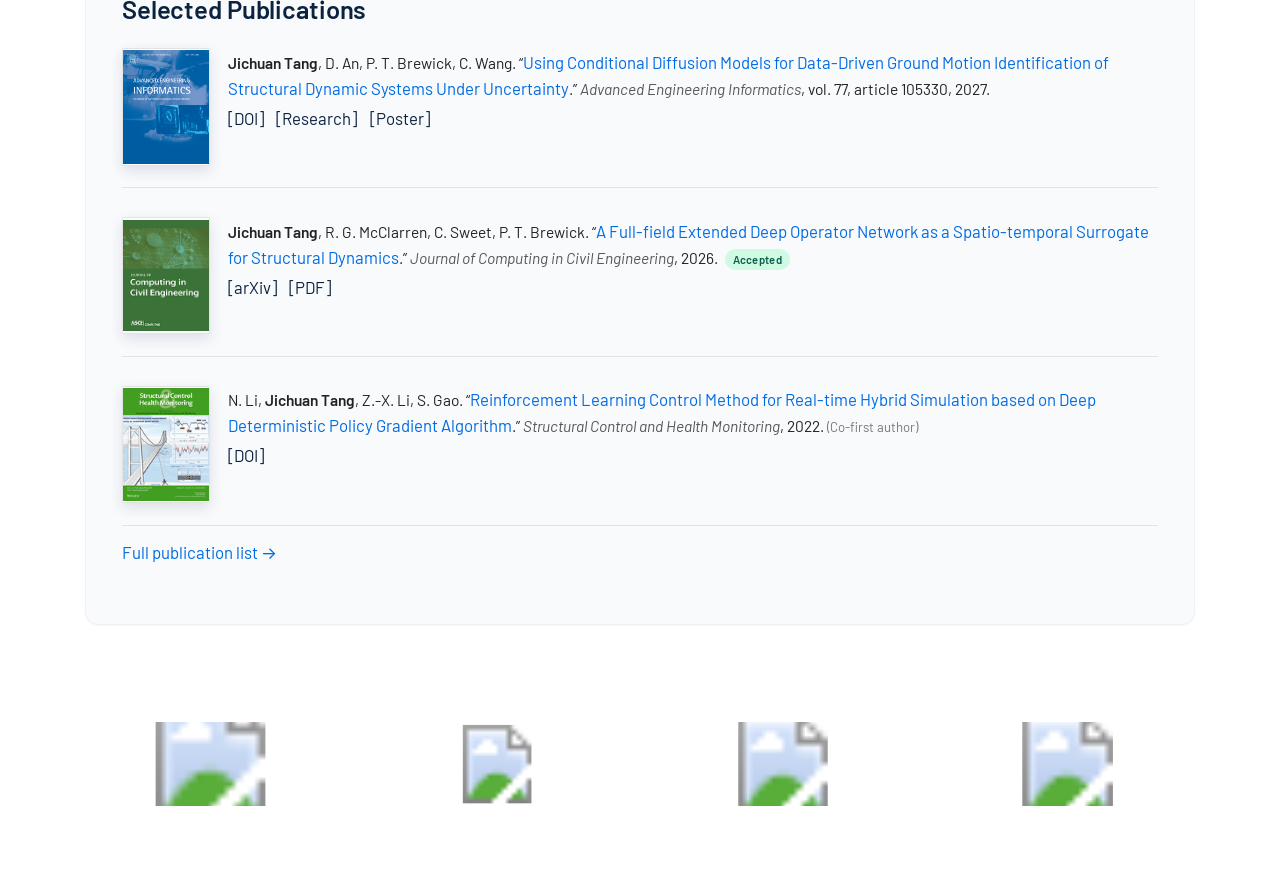
==== commit b801f539: "Update published conditional diffusion paper with DOI and final citation" ====
--- a/index.html
+++ b/index.html
@@ -279,10 +279,10 @@
                </div>
                <div class="publication-citation">
                   <strong>Jichuan Tang</strong>, D. An, P. T. Brewick, C. Wang.
-                  &ldquo;<a href="publication.html#pub-conditional-diffusion">Using Conditional Diffusion Models for Data-Driven Force Identification of Structural Dynamic Systems Under Uncertainty</a>.&rdquo;
-                  <em>Advanced Engineering Informatics</em>, 2026.
-                  <span class="pub-badge pub-badge-accepted">Accepted</span>
+                  &ldquo;<a href="publication.html#pub-conditional-diffusion">Using Conditional Diffusion Models for Data-Driven Ground Motion Identification of Structural Dynamic Systems Under Uncertainty</a>.&rdquo;
+                  <em>Advanced Engineering Informatics</em>, vol.&nbsp;77, article&nbsp;105330, 2027.
                   <div class="pub-links">
+                     <a href="https://doi.org/10.1016/j.aei.2026.105330" target="_blank" rel="noopener noreferrer">[DOI]</a>
                      <a href="research.html#proj-invshmdiff">[Research]</a>
                      <a href="files/InvSHMDiff-poster.pdf" target="_blank" rel="noopener noreferrer">[Poster]</a>
                   </div>
--- a/css/main.css
+++ b/css/main.css
@@ -1255,6 +1255,22 @@
 
 .project-figures { margin-top: 1rem; }
 
+/* Category links and sections on the publications page */
+.publication-categories {
+  display: flex;
+  flex-wrap: wrap;
+  column-gap: 1.5rem;
+  row-gap: 0.4rem;
+  margin: 1.25rem 0 2.25rem;
+  font-size: 0.95rem;
+}
+
+.pub-category + .pub-category {
+  border-top: 1px solid var(--border);
+  margin-top: 2.5rem;
+  padding-top: 2rem;
+}
+
 /* Publications — citation-style entries, no boxes */
 .publications {
   list-style: none;
@@ -1322,16 +1338,6 @@
   .publication-cover-wrap {
     width: 68px;
   }
-}
-
-/* Year subhead in publication list */
-.pub-year {
-  font-size: 0.95rem;
-  font-weight: 600;
-  color: var(--muted);
-  text-transform: uppercase;
-  letter-spacing: 0.06em;
-  margin: 1.6rem 0 0.6rem;
 }
 
 /* Inline link group — [PDF] [arXiv] [DOI] [Code] [BibTeX] */
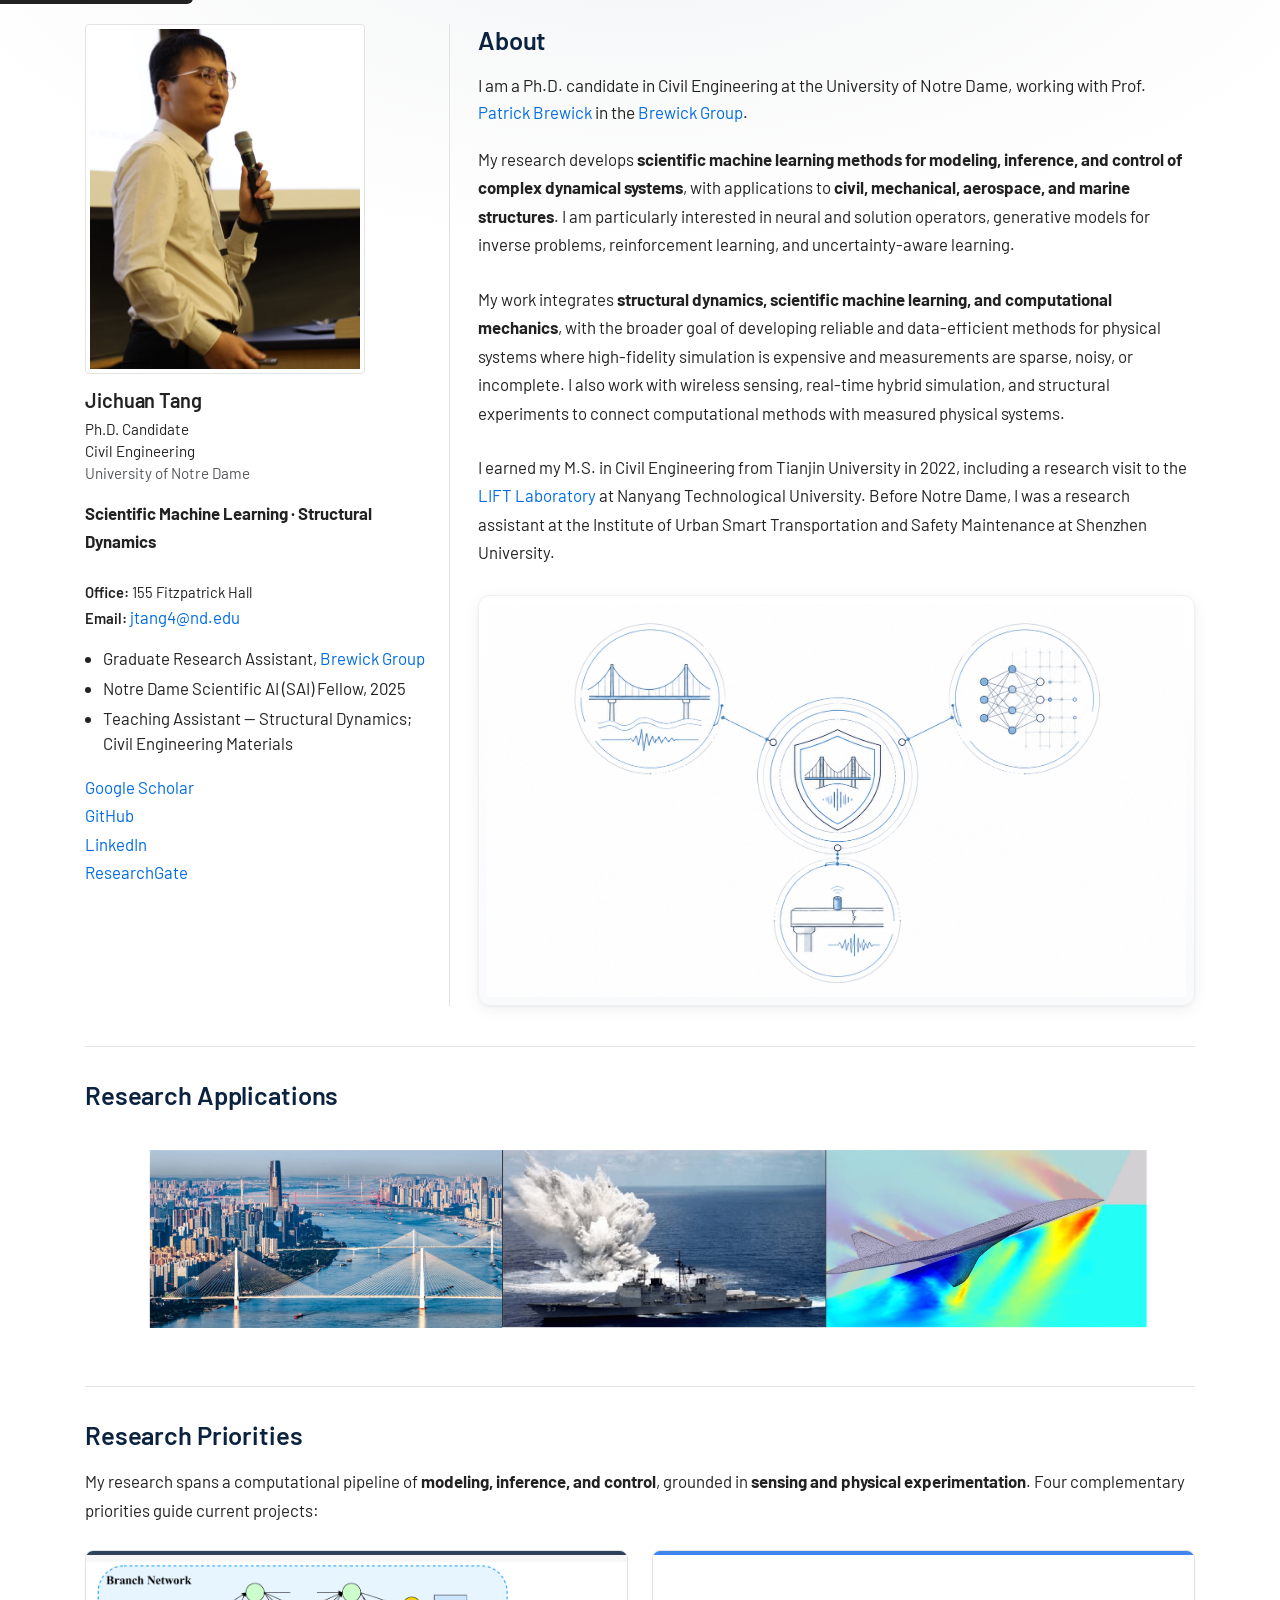
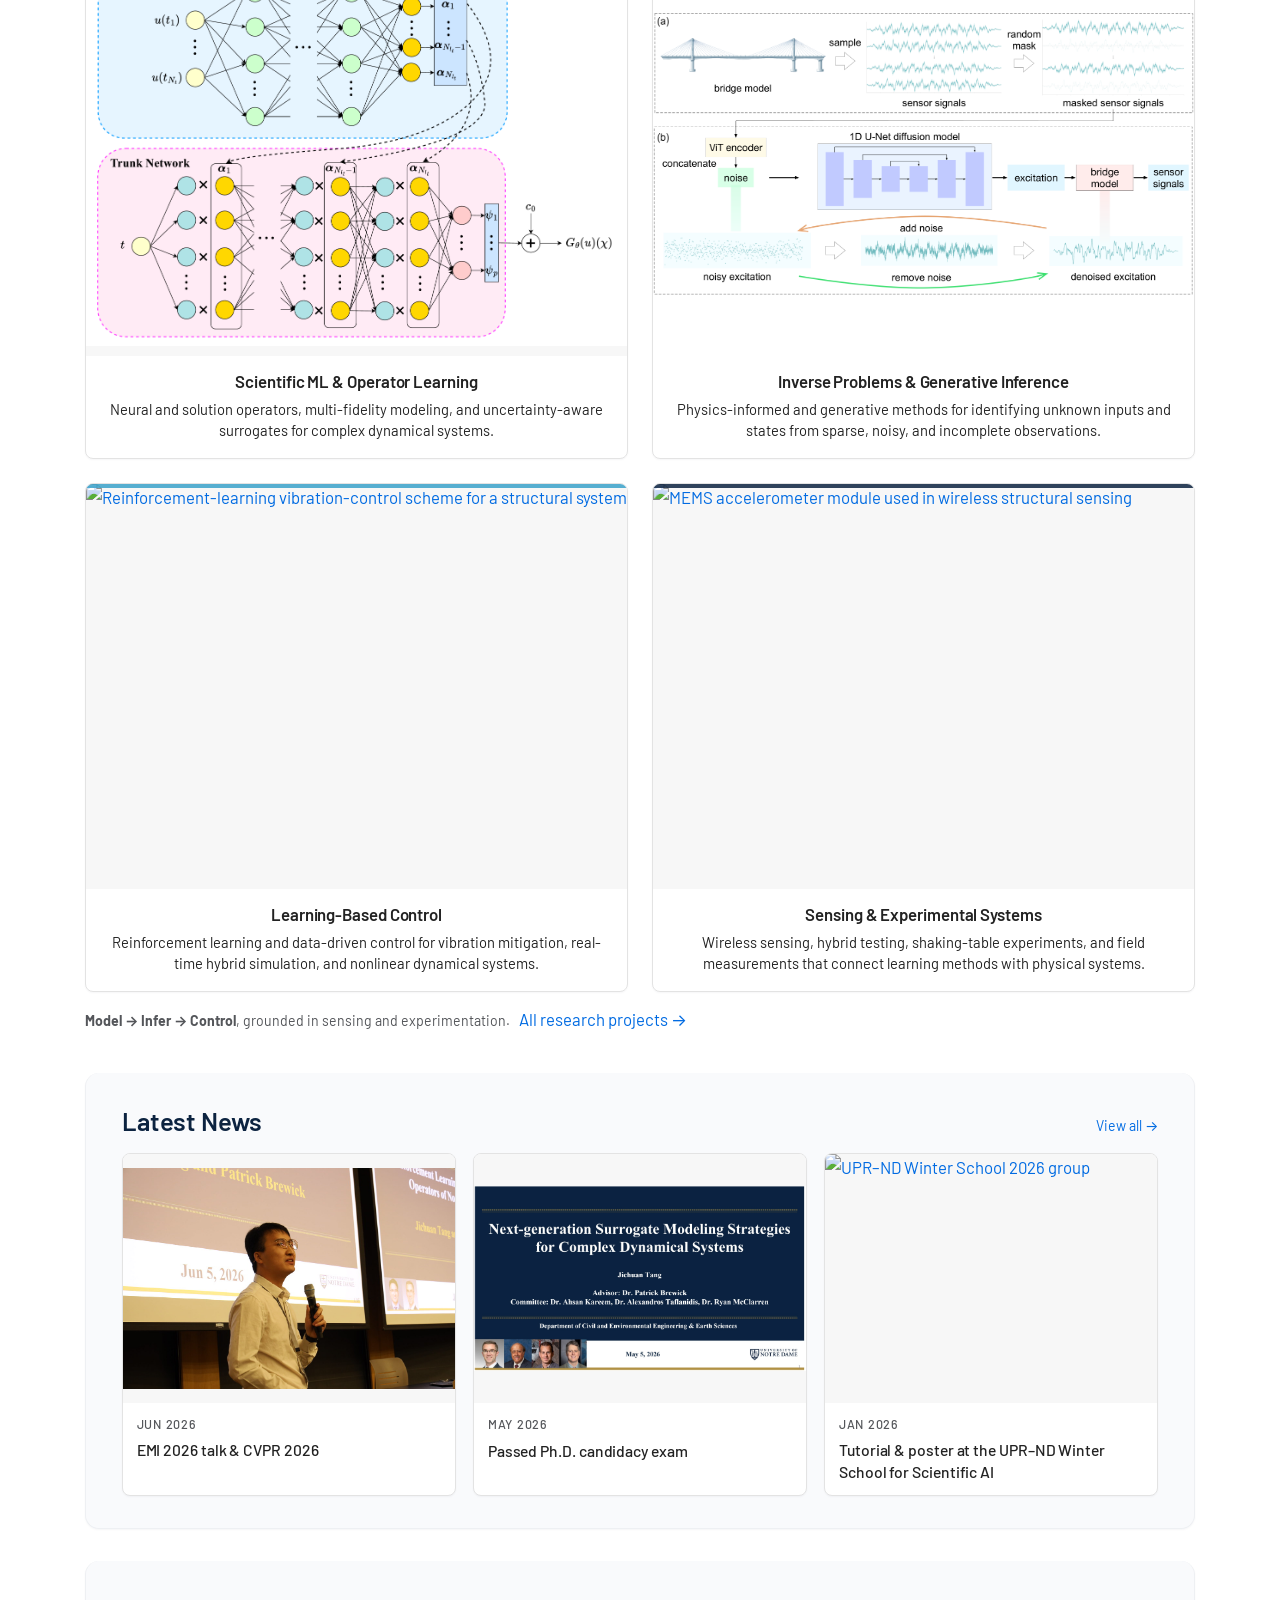
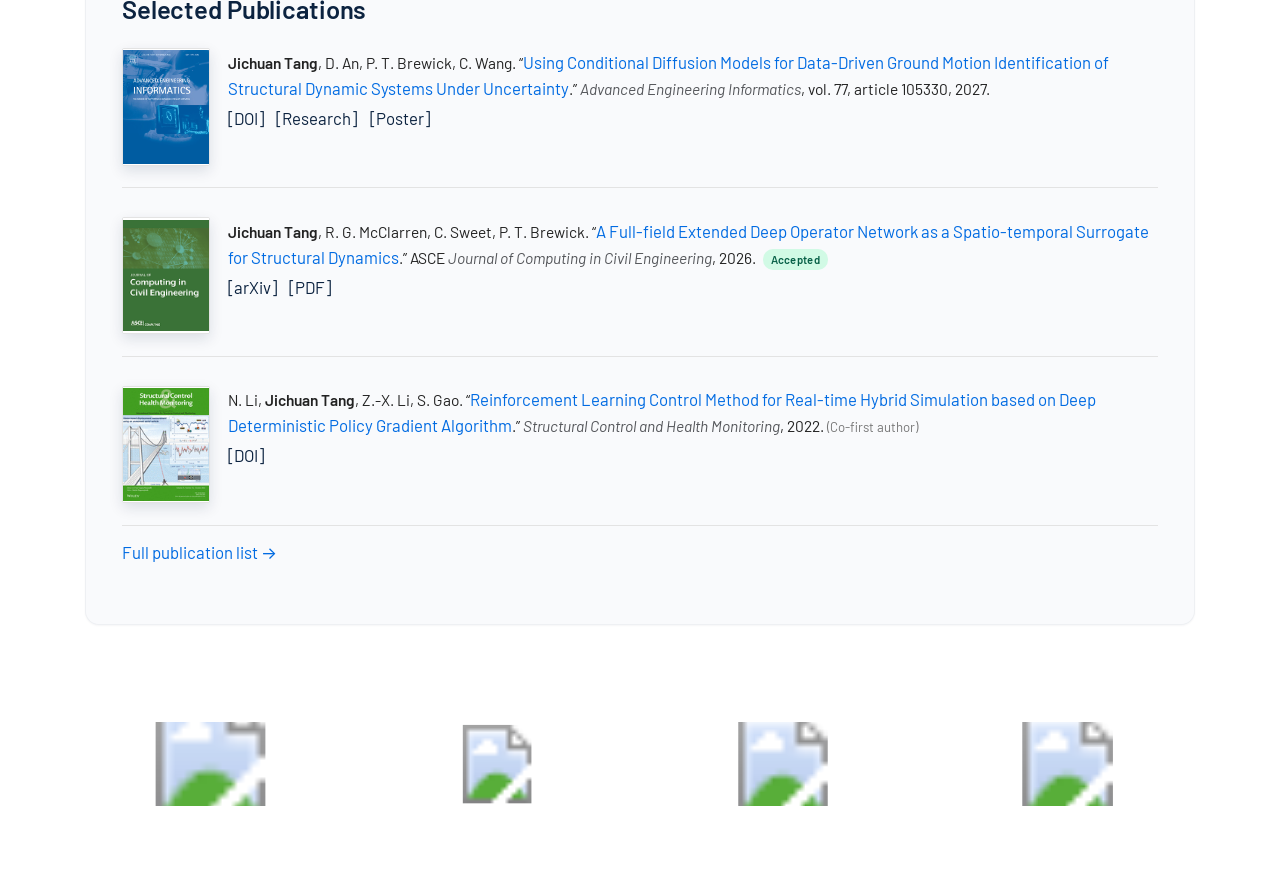
==== commit 3a8092c9: "Add ASCE prefix to Journal of Computing in Civil Engineering" ====
--- a/index.html
+++ b/index.html
@@ -290,12 +290,12 @@
             </li>
             <li class="publication-entry-with-cover">
                <div class="publication-cover-wrap">
-                  <img class="publication-cover" src="img/journals/jcce-cover.png" width="195" height="252" loading="lazy" decoding="async" alt="Journal of Computing in Civil Engineering cover">
+                  <img class="publication-cover" src="img/journals/jcce-cover.png" width="195" height="252" loading="lazy" decoding="async" alt="ASCE Journal of Computing in Civil Engineering cover">
                </div>
                <div class="publication-citation">
                   <strong>Jichuan Tang</strong>, R. G. McClarren, C. Sweet, P. T. Brewick.
                   &ldquo;<a href="publication.html#pub-deeponet">A Full-field Extended Deep Operator Network as a Spatio-temporal Surrogate for Structural Dynamics</a>.&rdquo;
-                  <em>Journal of Computing in Civil Engineering</em>, 2026.
+                  ASCE <em>Journal of Computing in Civil Engineering</em>, 2026.
                   <span class="pub-badge pub-badge-accepted">Accepted</span>
                   <div class="pub-links">
                      <a href="https://arxiv.org/abs/2506.11761" target="_blank" rel="noopener noreferrer">[arXiv]</a>
